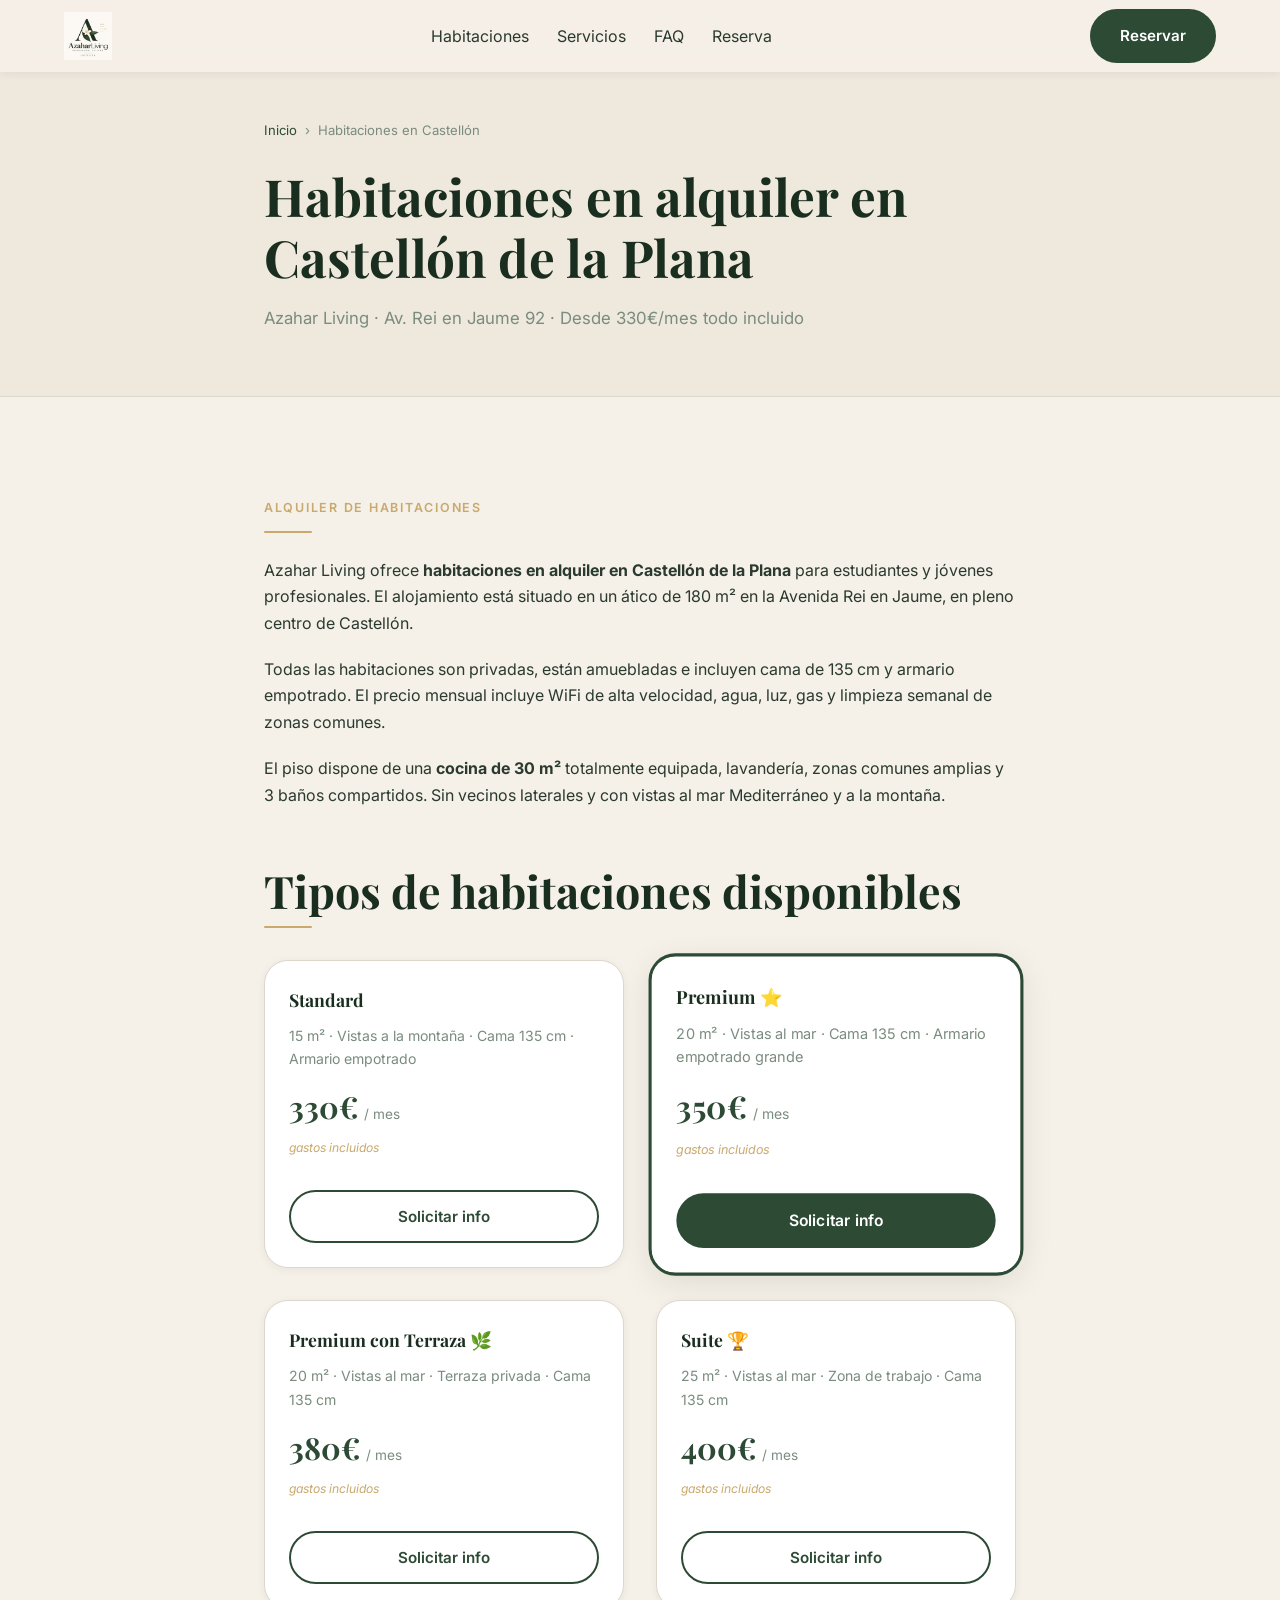
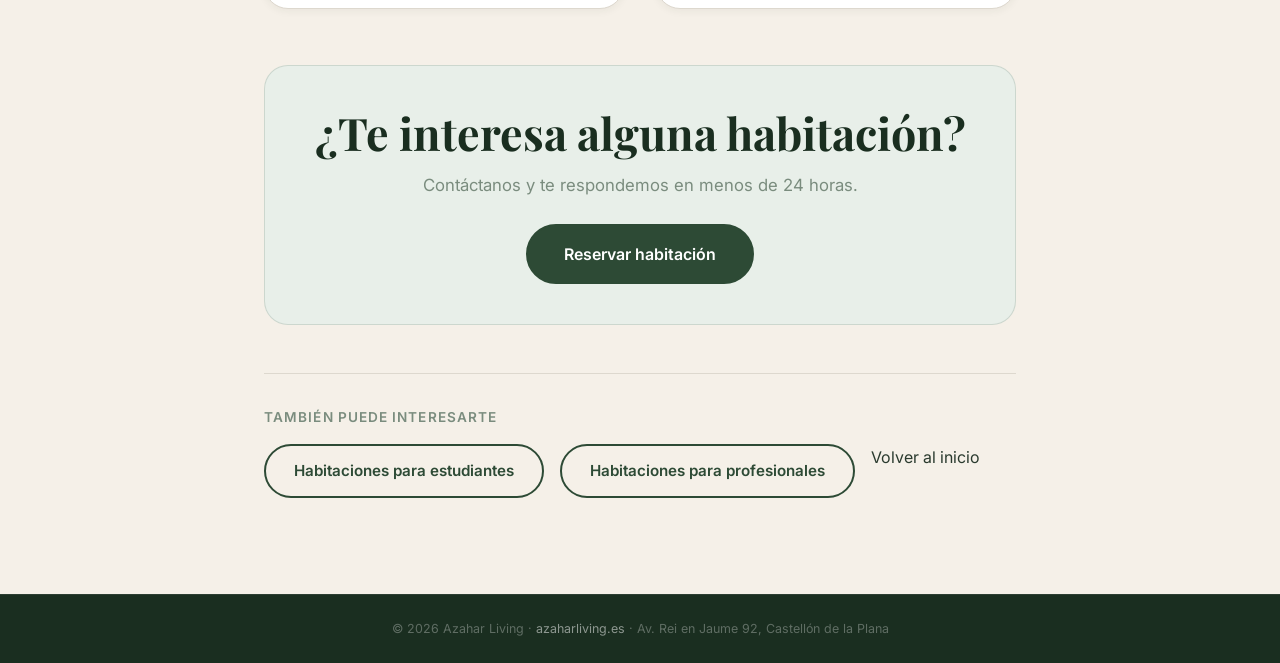
==== habitaciones-castellon/index.html @ ad24d0cf "Arquitectura SEO: 3 páginas satélite + enlaces internos desde home" ====
<!DOCTYPE html>
<html lang="es">
<head>
  <meta charset="UTF-8" />
  <meta name="viewport" content="width=device-width, initial-scale=1.0" />
  <meta
    name="description"
    content="Habitaciones en alquiler en Castellón de la Plana. Habitaciones privadas desde 330€/mes con WiFi, cocina, limpieza y gastos incluidos. Azahar Living."
  />
  <meta name="robots" content="index, follow" />
  <link rel="canonical" href="https://azaharliving.es/habitaciones-castellon/" />
  <meta property="og:title" content="Habitaciones en alquiler en Castellón | Azahar Living" />
  <meta property="og:description" content="Habitaciones privadas desde 330€/mes en Castellón de la Plana. Todo incluido." />
  <meta property="og:url" content="https://azaharliving.es/habitaciones-castellon/" />
  <meta property="og:type" content="website" />
  <meta property="og:site_name" content="Azahar Living" />
  <title>Habitaciones en alquiler en Castellón | Azahar Living</title>
  <link rel="stylesheet" href="../css/styles.css" />
  <link rel="preconnect" href="https://fonts.googleapis.com" />
  <link rel="preconnect" href="https://fonts.gstatic.com" crossorigin />
  <link href="https://fonts.googleapis.com/css2?family=Playfair+Display:wght@400;600;700&family=Inter:wght@300;400;500;600&display=swap" rel="stylesheet" />

  <script type="application/ld+json">
  {
    "@context": "https://schema.org",
    "@type": "WebPage",
    "@id": "https://azaharliving.es/habitaciones-castellon/",
    "name": "Habitaciones en alquiler en Castellón",
    "description": "Habitaciones privadas en alquiler en Castellón de la Plana desde 330€/mes. Todo incluido.",
    "url": "https://azaharliving.es/habitaciones-castellon/",
    "isPartOf": { "@id": "https://azaharliving.es/#website" },
    "breadcrumb": {
      "@type": "BreadcrumbList",
      "itemListElement": [
        { "@type": "ListItem", "position": 1, "name": "Inicio", "item": "https://azaharliving.es" },
        { "@type": "ListItem", "position": 2, "name": "Habitaciones en Castellón", "item": "https://azaharliving.es/habitaciones-castellon/" }
      ]
    }
  }
  </script>
</head>
<body>

  <!-- NAVBAR -->
  <header class="navbar scrolled" id="navbar">
    <div class="container navbar__inner">
      <a href="/" class="navbar__logo" aria-label="Azahar Living - Inicio">
        <img src="../images/Logo Coliving.png" alt="Azahar Living — Habitaciones en Castellón" class="navbar__logo-img"
             onerror="this.style.display='none';this.nextElementSibling.style.display='flex';" />
        <span class="navbar__logo-text" style="display:none;">
          <span class="logo-azahar">Azahar</span><span class="logo-living">Living</span>
        </span>
      </a>
      <nav aria-label="Navegación principal">
        <ul style="display:flex;gap:28px;list-style:none;">
          <li><a href="/#rooms">Habitaciones</a></li>
          <li><a href="/#services">Servicios</a></li>
          <li><a href="/#faq">FAQ</a></li>
          <li><a href="/#contact">Reserva</a></li>
        </ul>
      </nav>
      <a href="/#contact" class="btn btn--primary">Reservar</a>
    </div>
  </header>

  <!-- HERO -->
  <section class="subpage-hero">
    <div class="container subpage-hero__content">
      <nav class="breadcrumb" aria-label="Ruta de navegación">
        <a href="/">Inicio</a> <span>›</span> <span>Habitaciones en Castellón</span>
      </nav>
      <h1 class="section__title" style="font-size:clamp(2rem,5vw,3.2rem);margin-bottom:16px;">
        Habitaciones en alquiler en Castellón de la Plana
      </h1>
      <p class="section__subtitle">
        Azahar Living · Av. Rei en Jaume 92 · Desde 330€/mes todo incluido
      </p>
    </div>
  </section>

  <!-- CONTENIDO PRINCIPAL -->
  <section class="section">
    <div class="container" style="max-width:800px;">

      <p class="section__label">Alquiler de habitaciones</p>
      <div class="gold-divider"></div>

      <div style="display:flex;flex-direction:column;gap:20px;margin-top:24px;">
        <p>
          Azahar Living ofrece <strong>habitaciones en alquiler en Castellón de la Plana</strong> para
          estudiantes y jóvenes profesionales. El alojamiento está situado en un ático de 180 m²
          en la Avenida Rei en Jaume, en pleno centro de Castellón.
        </p>
        <p>
          Todas las habitaciones son privadas, están amuebladas e incluyen cama de 135 cm y
          armario empotrado. El precio mensual incluye WiFi de alta velocidad, agua, luz, gas
          y limpieza semanal de zonas comunes.
        </p>
        <p>
          El piso dispone de una <strong>cocina de 30 m²</strong> totalmente equipada, lavandería,
          zonas comunes amplias y 3 baños compartidos. Sin vecinos laterales y con vistas al
          mar Mediterráneo y a la montaña.
        </p>
      </div>

      <!-- Habitaciones -->
      <h2 class="section__title" style="margin-top:56px;margin-bottom:8px;">Tipos de habitaciones disponibles</h2>
      <div class="gold-divider" style="margin-bottom:32px;"></div>

      <div class="rooms__grid rooms__grid--2x2" style="max-width:100%;">
        <article class="room-card">
          <div class="room-card__body">
            <h3 style="font-family:var(--font-serif);font-size:1.1rem;color:var(--clr-dark);margin-bottom:10px;">Standard</h3>
            <p style="font-size:.88rem;color:var(--clr-text-muted);margin-bottom:12px;">15 m² · Vistas a la montaña · Cama 135 cm · Armario empotrado</p>
            <div class="room-card__price">
              <span class="price__amount">330€</span>
              <span class="price__period">/ mes</span>
              <span class="price__extra">gastos incluidos</span>
            </div>
            <a href="/#contact" class="btn btn--outline btn--block" style="margin-top:12px;">Solicitar info</a>
          </div>
        </article>
        <article class="room-card room-card--featured">
          <div class="room-card__body">
            <h3 style="font-family:var(--font-serif);font-size:1.1rem;color:var(--clr-dark);margin-bottom:10px;">Premium ⭐</h3>
            <p style="font-size:.88rem;color:var(--clr-text-muted);margin-bottom:12px;">20 m² · Vistas al mar · Cama 135 cm · Armario empotrado grande</p>
            <div class="room-card__price">
              <span class="price__amount">350€</span>
              <span class="price__period">/ mes</span>
              <span class="price__extra">gastos incluidos</span>
            </div>
            <a href="/#contact" class="btn btn--primary btn--block" style="margin-top:12px;">Solicitar info</a>
          </div>
        </article>
        <article class="room-card">
          <div class="room-card__body">
            <h3 style="font-family:var(--font-serif);font-size:1.1rem;color:var(--clr-dark);margin-bottom:10px;">Premium con Terraza 🌿</h3>
            <p style="font-size:.88rem;color:var(--clr-text-muted);margin-bottom:12px;">20 m² · Vistas al mar · Terraza privada · Cama 135 cm</p>
            <div class="room-card__price">
              <span class="price__amount">380€</span>
              <span class="price__period">/ mes</span>
              <span class="price__extra">gastos incluidos</span>
            </div>
            <a href="/#contact" class="btn btn--outline btn--block" style="margin-top:12px;">Solicitar info</a>
          </div>
        </article>
        <article class="room-card">
          <div class="room-card__body">
            <h3 style="font-family:var(--font-serif);font-size:1.1rem;color:var(--clr-dark);margin-bottom:10px;">Suite 🏆</h3>
            <p style="font-size:.88rem;color:var(--clr-text-muted);margin-bottom:12px;">25 m² · Vistas al mar · Zona de trabajo · Cama 135 cm</p>
            <div class="room-card__price">
              <span class="price__amount">400€</span>
              <span class="price__period">/ mes</span>
              <span class="price__extra">gastos incluidos</span>
            </div>
            <a href="/#contact" class="btn btn--outline btn--block" style="margin-top:12px;">Solicitar info</a>
          </div>
        </article>
      </div>

      <!-- CTA -->
      <div style="text-align:center;margin-top:56px;padding:40px;background:var(--clr-primary-lt);border-radius:var(--radius-lg);border:1px solid rgba(45,74,53,.15);">
        <h2 class="section__title" style="margin-bottom:12px;">¿Te interesa alguna habitación?</h2>
        <p class="section__subtitle" style="margin-bottom:24px;">Contáctanos y te respondemos en menos de 24 horas.</p>
        <a href="/#contact" class="btn btn--primary btn--lg">Reservar habitación</a>
      </div>

      <!-- Enlaces internos -->
      <div style="margin-top:48px;padding-top:32px;border-top:1px solid var(--clr-border);">
        <p style="font-size:.85rem;color:var(--clr-text-muted);margin-bottom:16px;font-weight:600;text-transform:uppercase;letter-spacing:.08em;">También puede interesarte</p>
        <div style="display:flex;gap:16px;flex-wrap:wrap;">
          <a href="/habitaciones-estudiantes-castellon/" class="btn btn--outline">Habitaciones para estudiantes</a>
          <a href="/habitaciones-profesionales-castellon/" class="btn btn--outline">Habitaciones para profesionales</a>
          <a href="/">Volver al inicio</a>
        </div>
      </div>

    </div>
  </section>

  <!-- FOOTER -->
  <footer class="footer">
    <div class="footer__bottom">
      <p>© 2026 Azahar Living · <a href="/" style="color:rgba(255,255,255,.5);">azaharliving.es</a> · Av. Rei en Jaume 92, Castellón de la Plana</p>
    </div>
  </footer>

</body>
</html>
---- css/styles.css ----
/* ============================================================
   AZAHAR LIVING — Estilos principales
   Paleta: Logo oficial (verde bosque, dorado champán, crema)
   ============================================================ */

/* ── Variables ── */
:root {
  --clr-primary:     #2D4A35;   /* verde bosque oscuro (logo) */
  --clr-primary-dk:  #1E3326;   /* verde más oscuro hover */
  --clr-primary-lt:  #E8EFE9;   /* verde muy pálido */
  --clr-gold:        #C9A96E;   /* dorado champán (logo) */
  --clr-gold-lt:     #F2E8D5;   /* dorado pálido */
  --clr-dark:        #1A2E20;   /* verde casi negro */
  --clr-text:        #2A3A2E;   /* verde oscuro para texto */
  --clr-text-muted:  #7A8C7E;   /* verde grisáceo */
  --clr-bg:          #F5F0E8;   /* crema cálida (fondo logo) */
  --clr-bg-alt:      #EEE8DD;   /* crema más oscura */
  --clr-white:       #FFFFFF;
  --clr-border:      #DDD8CE;

  --font-serif:  'Playfair Display', Georgia, serif;
  --font-sans:   'Inter', system-ui, sans-serif;

  --radius-sm:   8px;
  --radius-md:   16px;
  --radius-lg:   24px;
  --radius-full: 9999px;

  --shadow-sm:   0 2px 8px rgba(26,46,32,.06);
  --shadow-md:   0 8px 32px rgba(26,46,32,.10);
  --shadow-lg:   0 20px 60px rgba(26,46,32,.14);

  --transition:  .25s ease;
  --navbar-h:    72px;
}

/* ── Reset ── */
*, *::before, *::after { box-sizing: border-box; margin: 0; padding: 0; }

html {
  scroll-behavior: smooth;
  font-size: 16px;
}

body {
  font-family: var(--font-sans);
  color: var(--clr-text);
  background-color: var(--clr-bg);
  line-height: 1.65;
  -webkit-font-smoothing: antialiased;
}

img, iframe { display: block; max-width: 100%; }
a { color: inherit; text-decoration: none; }
ul { list-style: none; }
button { cursor: pointer; font-family: inherit; }

/* ── Scrollbar ── */
::-webkit-scrollbar { width: 6px; }
::-webkit-scrollbar-track { background: var(--clr-bg); }
::-webkit-scrollbar-thumb { background: var(--clr-gold); border-radius: var(--radius-full); }

/* ============================================================
   UTILIDADES
   ============================================================ */
.container {
  width: 100%;
  max-width: 1200px;
  margin-inline: auto;
  padding-inline: 24px;
}

.section        { padding-block: 96px; }
.section--alt   { background-color: var(--clr-bg-alt); }

.section__header {
  text-align: center;
  max-width: 640px;
  margin-inline: auto;
  margin-bottom: 64px;
}

.section__label {
  display: inline-block;
  font-size: .78rem;
  font-weight: 600;
  letter-spacing: .14em;
  text-transform: uppercase;
  color: var(--clr-gold);
  margin-bottom: 12px;
}

.section__title {
  font-family: var(--font-serif);
  font-size: clamp(1.8rem, 4vw, 2.8rem);
  font-weight: 700;
  color: var(--clr-dark);
  line-height: 1.2;
  margin-bottom: 16px;
}

.section__subtitle {
  color: var(--clr-text-muted);
  font-size: 1.05rem;
}

/* ── Botones ── */
.btn {
  display: inline-flex;
  align-items: center;
  justify-content: center;
  gap: 8px;
  padding: 12px 28px;
  border-radius: var(--radius-full);
  font-weight: 600;
  font-size: .95rem;
  border: 2px solid transparent;
  transition: all var(--transition);
  white-space: nowrap;
}

.btn--primary {
  background: var(--clr-primary);
  color: var(--clr-white);
  border-color: var(--clr-primary);
}
.btn--primary:hover, .btn--primary:focus-visible {
  background: var(--clr-primary-dk);
  border-color: var(--clr-primary-dk);
  transform: translateY(-2px);
  box-shadow: 0 8px 24px rgba(45,74,53,.3);
}

.btn--ghost {
  background: transparent;
  color: var(--clr-white);
  border-color: rgba(255,255,255,.55);
}
.btn--ghost:hover, .btn--ghost:focus-visible {
  background: rgba(255,255,255,.12);
  border-color: var(--clr-white);
}

.btn--outline {
  background: transparent;
  color: var(--clr-primary);
  border-color: var(--clr-primary);
}
.btn--outline:hover, .btn--outline:focus-visible {
  background: var(--clr-primary);
  color: var(--clr-white);
  transform: translateY(-2px);
}

.btn--gold {
  background: var(--clr-gold);
  color: var(--clr-white);
  border-color: var(--clr-gold);
}
.btn--gold:hover {
  background: #b8934f;
  border-color: #b8934f;
  transform: translateY(-2px);
  box-shadow: 0 8px 24px rgba(201,169,110,.35);
}

.btn--lg    { padding: 15px 36px; font-size: 1rem; }
.btn--block { width: 100%; }

/* ============================================================
   NAVBAR
   ============================================================ */
.navbar {
  position: fixed;
  top: 0; left: 0; right: 0;
  z-index: 1000;
  height: var(--navbar-h);
  background: transparent;
  transition: background var(--transition), box-shadow var(--transition);
}

.navbar.scrolled {
  background: rgba(245,240,232,.96);
  backdrop-filter: blur(12px);
  box-shadow: var(--shadow-sm);
}

.navbar__inner {
  height: 100%;
  display: flex;
  align-items: center;
  justify-content: space-between;
  gap: 24px;
}

/* ── Logo texto igual que el logo oficial ── */
.navbar__logo {
  display: flex;
  align-items: baseline;
  gap: 0;
  text-decoration: none;
}

.logo-azahar {
  font-family: var(--font-serif);
  font-weight: 700;
  font-size: 1.35rem;
  color: var(--clr-white);
  transition: color var(--transition);
  letter-spacing: -.01em;
}
.logo-living {
  font-family: var(--font-sans);
  font-weight: 300;
  font-size: 1.35rem;
  color: var(--clr-white);
  transition: color var(--transition);
  letter-spacing: .02em;
}
.navbar.scrolled .logo-azahar { color: var(--clr-primary); }
.navbar.scrolled .logo-living  { color: var(--clr-dark); }

.navbar__menu ul {
  display: flex;
  gap: 32px;
}

.navbar__menu a {
  font-size: .88rem;
  font-weight: 500;
  color: rgba(255,255,255,.85);
  transition: color var(--transition);
  position: relative;
}
.navbar__menu a::after {
  content: '';
  position: absolute;
  bottom: -4px; left: 0; right: 100%;
  height: 1.5px;
  background: var(--clr-gold);
  border-radius: 2px;
  transition: right var(--transition);
}
.navbar__menu a:hover::after,
.navbar__menu a:focus-visible::after { right: 0; }

.navbar.scrolled .navbar__menu a { color: var(--clr-text); }
.navbar__menu a:hover { color: var(--clr-gold) !important; }

.navbar__actions {
  display: flex;
  align-items: center;
  gap: 16px;
}

/* Language switcher */
.lang-switcher {
  display: flex;
  align-items: center;
  gap: 6px;
  font-size: .78rem;
  color: rgba(255,255,255,.5);
}
.navbar.scrolled .lang-switcher { color: var(--clr-text-muted); }

.lang-btn {
  background: none;
  border: none;
  font-size: .78rem;
  font-weight: 600;
  letter-spacing: .06em;
  color: rgba(255,255,255,.55);
  padding: 2px 4px;
  transition: color var(--transition);
}
.navbar.scrolled .lang-btn { color: var(--clr-text-muted); }
.lang-btn.active,
.lang-btn:hover { color: var(--clr-gold) !important; }

/* Hamburger */
.hamburger {
  display: none;
  flex-direction: column;
  gap: 5px;
  background: none;
  border: none;
  padding: 4px;
}
.hamburger span {
  display: block;
  width: 24px; height: 2px;
  background: var(--clr-white);
  border-radius: 2px;
  transition: all var(--transition);
}
.navbar.scrolled .hamburger span { background: var(--clr-dark); }

.hamburger.open span:nth-child(1) { transform: translateY(7px) rotate(45deg); }
.hamburger.open span:nth-child(2) { opacity: 0; }
.hamburger.open span:nth-child(3) { transform: translateY(-7px) rotate(-45deg); }

/* ============================================================
   HERO
   ============================================================ */
.hero {
  position: relative;
  min-height: 100svh;
  display: flex;
  align-items: center;
  background-size: cover;
  background-position: center 30%;
  background-attachment: fixed;
  padding-top: var(--navbar-h);
}

.hero__overlay {
  position: absolute;
  inset: 0;
  background: linear-gradient(
    135deg,
    rgba(26,46,32,.80) 0%,
    rgba(26,46,32,.55) 50%,
    rgba(45,74,53,.30) 100%
  );
}

.hero__content {
  position: relative;
  z-index: 1;
  padding-block: 80px;
}

.hero__eyebrow {
  font-size: .78rem;
  font-weight: 600;
  letter-spacing: .18em;
  text-transform: uppercase;
  color: var(--clr-gold);
  margin-bottom: 16px;
}

.hero__title {
  font-family: var(--font-serif);
  font-size: clamp(2.8rem, 7vw, 5.5rem);
  font-weight: 700;
  color: var(--clr-white);
  line-height: 1.1;
  margin-bottom: 24px;
  text-shadow: 0 2px 20px rgba(0,0,0,.25);
}

.hero__subtitle {
  font-size: clamp(1rem, 2vw, 1.15rem);
  color: rgba(255,255,255,.82);
  max-width: 520px;
  margin-bottom: 40px;
  font-weight: 300;
}

.hero__actions {
  display: flex;
  flex-wrap: wrap;
  gap: 16px;
  margin-bottom: 64px;
}

/* Stats */
.hero__stats {
  display: flex;
  align-items: center;
  gap: 32px;
  flex-wrap: wrap;
}
.stat            { display: flex; flex-direction: column; }
.stat__number    {
  font-family: var(--font-serif);
  font-size: 2rem;
  font-weight: 700;
  color: var(--clr-white);
  line-height: 1;
}
.stat__label     { font-size: .75rem; color: rgba(255,255,255,.6); margin-top: 4px; }
.stat__divider   { width: 1px; height: 40px; background: rgba(255,255,255,.2); }

/* Scroll hint */
.hero__scroll-hint {
  position: absolute;
  bottom: 32px; left: 50%;
  transform: translateX(-50%);
  z-index: 1;
}
.hero__scroll-hint span {
  display: block;
  width: 24px; height: 38px;
  border: 1.5px solid rgba(255,255,255,.4);
  border-radius: 12px;
  position: relative;
}
.hero__scroll-hint span::after {
  content: '';
  position: absolute;
  top: 6px; left: 50%;
  transform: translateX(-50%);
  width: 4px; height: 8px;
  background: var(--clr-gold);
  border-radius: 2px;
  animation: scrollDot 1.8s ease infinite;
}
@keyframes scrollDot {
  0%   { opacity: 1; top: 6px; }
  100% { opacity: 0; top: 22px; }
}

/* ============================================================
   ABOUT
   ============================================================ */
.about__grid {
  display: grid;
  grid-template-columns: 1fr 1fr;
  gap: 80px;
  align-items: center;
}

.about__image-wrap {
  position: relative;
  height: 520px;
}

.about__image {
  position: absolute;
  background-size: cover;
  background-position: center;
  border-radius: var(--radius-lg);
  box-shadow: var(--shadow-lg);
}
.about__image--main  { top: 0; left: 0; width: 80%; height: 80%; }
.about__image--accent {
  bottom: 0; right: 0;
  width: 55%; height: 55%;
  border: 5px solid var(--clr-bg);
}

.about__badge {
  position: absolute;
  top: 50%; left: 50%;
  transform: translate(-50%, -50%);
  background: var(--clr-primary);
  color: var(--clr-white);
  padding: 12px 20px;
  border-radius: var(--radius-full);
  font-weight: 700;
  font-size: .88rem;
  display: flex;
  align-items: center;
  gap: 6px;
  box-shadow: var(--shadow-md);
  white-space: nowrap;
  letter-spacing: .04em;
}

.about__text p {
  color: var(--clr-text-muted);
  margin-bottom: 16px;
}

.about__pillars {
  margin-top: 32px;
  display: flex;
  flex-direction: column;
  gap: 20px;
}

.pillar { display: flex; align-items: flex-start; gap: 16px; }
.pillar__icon {
  font-size: 1.4rem;
  width: 48px; height: 48px;
  background: var(--clr-primary-lt);
  border-radius: var(--radius-md);
  display: flex;
  align-items: center;
  justify-content: center;
  flex-shrink: 0;
}
.pillar strong {
  display: block;
  font-weight: 600;
  color: var(--clr-dark);
  margin-bottom: 2px;
}
.pillar p {
  font-size: .88rem;
  color: var(--clr-text-muted);
  margin: 0;
}

/* Gold divider accent */
.gold-divider {
  width: 48px;
  height: 2px;
  background: var(--clr-gold);
  margin-bottom: 24px;
  border-radius: 2px;
}

/* ============================================================
   ROOMS
   ============================================================ */
.rooms__grid {
  display: grid;
  grid-template-columns: repeat(3, 1fr);
  gap: 28px;
  align-items: start;
}

.room-card {
  background: var(--clr-white);
  border-radius: var(--radius-lg);
  overflow: hidden;
  box-shadow: var(--shadow-sm);
  border: 1px solid var(--clr-border);
  transition: transform var(--transition), box-shadow var(--transition);
  position: relative;
}
.room-card:hover {
  transform: translateY(-6px);
  box-shadow: var(--shadow-lg);
}

.room-card--featured {
  border-color: var(--clr-primary);
  box-shadow: 0 0 0 2px var(--clr-primary), var(--shadow-md);
  transform: scale(1.03);
}
.room-card--featured:hover {
  transform: scale(1.03) translateY(-6px);
}

.room-card__ribbon {
  position: absolute;
  top: 16px; right: -28px;
  background: var(--clr-gold);
  color: var(--clr-white);
  font-size: .7rem;
  font-weight: 700;
  padding: 5px 36px;
  transform: rotate(35deg);
  letter-spacing: .06em;
  z-index: 2;
}

.room-card__image {
  height: 200px;
  background-size: cover;
  background-position: center;
}

.room-card__body { padding: 24px; }

.room-card__top {
  display: flex;
  align-items: flex-start;
  justify-content: space-between;
  gap: 8px;
  margin-bottom: 16px;
}
.room-card__top h3 {
  font-family: var(--font-serif);
  font-size: 1.15rem;
  color: var(--clr-dark);
}

.room-card__badge {
  font-size: .68rem;
  font-weight: 600;
  padding: 3px 10px;
  border-radius: var(--radius-full);
  background: var(--clr-primary-lt);
  color: var(--clr-primary);
  white-space: nowrap;
  flex-shrink: 0;
  letter-spacing: .04em;
}
.room-card__badge--few { background: #F5EDDA; color: #9A7230; }

.room-card__features {
  display: flex;
  flex-direction: column;
  gap: 8px;
  margin-bottom: 20px;
}
.room-card__features li {
  font-size: .86rem;
  color: var(--clr-text-muted);
  display: flex;
  align-items: center;
  gap: 8px;
}

.room-card__price {
  display: flex;
  align-items: baseline;
  gap: 6px;
  margin-bottom: 20px;
  flex-wrap: wrap;
}
.price__amount {
  font-family: var(--font-serif);
  font-size: 1.9rem;
  font-weight: 700;
  color: var(--clr-primary);
}
.price__period { font-size: .85rem; color: var(--clr-text-muted); }
.price__extra  { font-size: .76rem; color: var(--clr-gold); width: 100%; font-style: italic; }

/* ============================================================
   SERVICES
   ============================================================ */
.services__grid {
  display: grid;
  grid-template-columns: repeat(4, 1fr);
  gap: 24px;
}

.service-item {
  background: var(--clr-white);
  border: 1px solid var(--clr-border);
  border-radius: var(--radius-md);
  padding: 28px 24px;
  text-align: center;
  transition: transform var(--transition), box-shadow var(--transition), border-color var(--transition);
}
.service-item:hover {
  transform: translateY(-4px);
  box-shadow: var(--shadow-md);
  border-color: var(--clr-primary-lt);
}

.service-item__icon {
  font-size: 1.8rem;
  width: 60px; height: 60px;
  background: var(--clr-primary-lt);
  border-radius: var(--radius-md);
  display: flex;
  align-items: center;
  justify-content: center;
  margin: 0 auto 16px;
}

.service-item h3 {
  font-size: .95rem;
  font-weight: 600;
  color: var(--clr-dark);
  margin-bottom: 8px;
}
.service-item p {
  font-size: .83rem;
  color: var(--clr-text-muted);
}

/* ── Highlights strip ── */
.highlights {
  display: grid;
  grid-template-columns: repeat(4, 1fr);
  gap: 2px;
  margin-top: 64px;
  border-radius: var(--radius-lg);
  overflow: hidden;
  box-shadow: var(--shadow-md);
}

.highlight-item {
  background: var(--clr-primary);
  padding: 36px 24px;
  text-align: center;
  color: var(--clr-white);
  transition: background var(--transition);
}
.highlight-item:nth-child(even) { background: var(--clr-primary-dk); }
.highlight-item:hover           { background: var(--clr-dark); }

.highlight-item__num {
  display: block;
  font-family: var(--font-serif);
  font-size: 2.8rem;
  font-weight: 700;
  line-height: 1;
}
.highlight-item__unit {
  display: block;
  font-size: 1rem;
  font-weight: 600;
  opacity: .7;
  margin-bottom: 6px;
}
.highlight-item p {
  font-size: .78rem;
  opacity: .75;
  text-transform: uppercase;
  letter-spacing: .1em;
}

/* ============================================================
   PRICING
   ============================================================ */
.pricing__grid {
  display: grid;
  grid-template-columns: repeat(3, 1fr);
  gap: 28px;
  align-items: start;
  margin-bottom: 32px;
}

.pricing-card {
  background: var(--clr-white);
  border: 1px solid var(--clr-border);
  border-radius: var(--radius-lg);
  overflow: hidden;
  position: relative;
  transition: transform var(--transition), box-shadow var(--transition);
}
.pricing-card:hover {
  transform: translateY(-4px);
  box-shadow: var(--shadow-lg);
}

.pricing-card--featured {
  border-color: var(--clr-primary);
  box-shadow: 0 0 0 2px var(--clr-primary), var(--shadow-md);
  transform: scale(1.03);
}
.pricing-card--featured:hover {
  transform: scale(1.03) translateY(-4px);
}

.pricing-card__badge {
  background: var(--clr-primary);
  color: var(--clr-white);
  text-align: center;
  font-size: .72rem;
  font-weight: 700;
  padding: 8px;
  letter-spacing: .08em;
  text-transform: uppercase;
}

.pricing-card__header {
  padding: 28px 28px 20px;
  border-bottom: 1px solid var(--clr-border);
}
.pricing-card__header h3 {
  font-family: var(--font-serif);
  font-size: 1.3rem;
  color: var(--clr-dark);
  margin-bottom: 12px;
}
.pricing-card__price {
  display: flex;
  align-items: baseline;
  gap: 4px;
}

.pricing-card__list {
  padding: 24px 28px;
  display: flex;
  flex-direction: column;
  gap: 12px;
}
.pricing-card__list li {
  font-size: .88rem;
  display: flex;
  align-items: flex-start;
  gap: 10px;
}
.pricing-card__list li.muted {
  color: var(--clr-gold);
  font-size: .80rem;
  font-style: italic;
}
.pricing-card .btn {
  margin: 0 28px 28px;
  width: calc(100% - 56px);
}

.pricing__note {
  text-align: center;
  padding: 20px 24px;
  background: var(--clr-primary-lt);
  border-radius: var(--radius-md);
  color: var(--clr-text-muted);
  font-size: .88rem;
  border: 1px solid rgba(45,74,53,.15);
}

/* ============================================================
   LOCATION
   ============================================================ */
.location__grid {
  display: grid;
  grid-template-columns: 1fr 1fr;
  gap: 80px;
  align-items: center;
}

.location__text p {
  color: var(--clr-text-muted);
  margin-bottom: 32px;
}

.location__facts {
  display: grid;
  grid-template-columns: 1fr 1fr;
  gap: 24px;
}

.loc-fact { display: flex; align-items: flex-start; gap: 12px; }
.loc-fact__icon {
  font-size: 1.4rem;
  width: 44px; height: 44px;
  background: var(--clr-primary-lt);
  border-radius: var(--radius-md);
  display: flex;
  align-items: center;
  justify-content: center;
  flex-shrink: 0;
}
.loc-fact strong {
  display: block;
  font-weight: 600;
  font-size: .88rem;
  color: var(--clr-dark);
  margin-bottom: 2px;
}
.loc-fact p {
  font-size: .8rem;
  color: var(--clr-text-muted);
  margin: 0;
}

.location__map {
  border-radius: var(--radius-lg);
  overflow: hidden;
  box-shadow: var(--shadow-lg);
  border: 1px solid var(--clr-border);
}
.location__map iframe { width: 100%; height: 420px; }

/* ============================================================
   CONTACT
   ============================================================ */
.contact__grid {
  display: grid;
  grid-template-columns: 1fr 1.4fr;
  gap: 80px;
  align-items: start;
}

.contact__info p {
  color: var(--clr-text-muted);
  margin-bottom: 32px;
}

.contact__details {
  display: flex;
  flex-direction: column;
  gap: 16px;
}

.contact__link {
  display: flex;
  align-items: center;
  gap: 12px;
  font-size: .92rem;
  color: var(--clr-text);
  transition: color var(--transition);
}
.contact__link:hover { color: var(--clr-primary); }
.contact__link span  { font-size: 1.2rem; }

/* Form */
.contact__form {
  background: var(--clr-white);
  border-radius: var(--radius-lg);
  padding: 40px;
  box-shadow: var(--shadow-md);
  border: 1px solid var(--clr-border);
}

.form-group {
  display: flex;
  flex-direction: column;
  gap: 6px;
  margin-bottom: 20px;
}

.form-group label {
  font-size: .83rem;
  font-weight: 600;
  color: var(--clr-dark);
  letter-spacing: .02em;
}

.form-group input,
.form-group select,
.form-group textarea {
  width: 100%;
  padding: 12px 16px;
  border: 1.5px solid var(--clr-border);
  border-radius: var(--radius-sm);
  font-size: .92rem;
  font-family: var(--font-sans);
  color: var(--clr-text);
  background: var(--clr-bg);
  transition: border-color var(--transition), box-shadow var(--transition);
  outline: none;
}

.form-group input:focus,
.form-group select:focus,
.form-group textarea:focus {
  border-color: var(--clr-primary);
  box-shadow: 0 0 0 3px rgba(45,74,53,.12);
}

.form-group input.error,
.form-group select.error,
.form-group textarea.error { border-color: #b94a48; }

.form-group textarea { resize: vertical; min-height: 100px; }

.form__success {
  display: none;
  text-align: center;
  margin-top: 16px;
  padding: 14px;
  background: var(--clr-primary-lt);
  color: var(--clr-primary);
  border-radius: var(--radius-sm);
  font-weight: 600;
  font-size: .92rem;
  border: 1px solid rgba(45,74,53,.2);
}
.form__success.visible { display: block; }

/* ============================================================
   FOOTER
   ============================================================ */
.footer {
  background: var(--clr-dark);
  color: rgba(255,255,255,.7);
}

.footer__inner {
  display: grid;
  grid-template-columns: 2fr 1fr 1fr;
  gap: 48px;
  padding-block: 64px;
}

.footer__brand .navbar__logo { margin-bottom: 16px; }

.footer__brand .logo-azahar,
.footer__brand .logo-living { color: var(--clr-white) !important; }
.footer__brand .logo-azahar { color: var(--clr-gold) !important; }

.footer__tagline {
  font-size: .88rem;
  color: rgba(255,255,255,.45);
  font-style: italic;
}

/* Gold sub-tagline */
.footer__sub {
  font-size: .72rem;
  font-weight: 600;
  letter-spacing: .14em;
  text-transform: uppercase;
  color: var(--clr-gold);
  margin-top: 4px;
  opacity: .8;
}

.footer__links h4,
.footer__contact h4 {
  color: var(--clr-white);
  font-size: .8rem;
  font-weight: 700;
  letter-spacing: .1em;
  text-transform: uppercase;
  margin-bottom: 20px;
}

.footer__links ul { display: flex; flex-direction: column; gap: 10px; }
.footer__links a {
  font-size: .88rem;
  color: rgba(255,255,255,.5);
  transition: color var(--transition);
}
.footer__links a:hover { color: var(--clr-gold); }

.footer__contact p {
  font-size: .88rem;
  margin-bottom: 8px;
  color: rgba(255,255,255,.5);
}

.footer__bottom {
  border-top: 1px solid rgba(255,255,255,.08);
  padding-block: 24px;
  text-align: center;
  font-size: .78rem;
  color: rgba(255,255,255,.3);
}

/* Gold line accent en footer brand */
.footer__gold-line {
  width: 32px;
  height: 1.5px;
  background: var(--clr-gold);
  margin: 12px 0;
  border-radius: 2px;
}

/* ============================================================
   RESPONSIVE — Tablet (≤ 1024px)
   ============================================================ */
@media (max-width: 1024px) {
  .section { padding-block: 72px; }

  .about__grid      { grid-template-columns: 1fr; gap: 48px; }
  .about__image-wrap { height: 380px; }

  .rooms__grid { grid-template-columns: 1fr 1fr; }
  .room-card--featured { transform: none; }
  .room-card--featured:hover { transform: translateY(-6px); }

  .services__grid { grid-template-columns: repeat(2, 1fr); }

  .pricing__grid { grid-template-columns: 1fr 1fr; }
  .pricing-card--featured { transform: none; }
  .pricing-card--featured:hover { transform: translateY(-4px); }

  .location__grid { grid-template-columns: 1fr; gap: 48px; }
  .location__map iframe { height: 320px; }

  .contact__grid { grid-template-columns: 1fr; gap: 48px; }

  .footer__inner { grid-template-columns: 1fr 1fr; gap: 32px; }
  .footer__brand { grid-column: 1 / -1; }
}

/* ============================================================
   RESPONSIVE — Mobile (≤ 768px)
   ============================================================ */
@media (max-width: 768px) {
  :root { --navbar-h: 64px; }

  .section        { padding-block: 56px; }
  .section__header { margin-bottom: 40px; }

  /* Navbar mobile */
  .navbar__menu {
    position: fixed;
    top: var(--navbar-h); left: 0; right: 0;
    background: rgba(245,240,232,.97);
    backdrop-filter: blur(12px);
    padding: 24px;
    border-bottom: 1px solid var(--clr-border);
    transform: translateY(-110%);
    transition: transform var(--transition);
    box-shadow: var(--shadow-md);
  }
  .navbar__menu.open { transform: translateY(0); }
  .navbar__menu ul   { flex-direction: column; gap: 0; }
  .navbar__menu a {
    display: block;
    padding: 14px 0;
    border-bottom: 1px solid var(--clr-border);
    color: var(--clr-text) !important;
    font-size: 1rem;
  }

  .hamburger { display: flex; }
  .navbar__actions .btn--primary { display: none; }

  /* Hero */
  .hero { background-attachment: scroll; }
  .hero__actions { flex-direction: column; align-items: flex-start; }
  .hero__stats   { gap: 20px; }
  .stat__divider { display: none; }

  /* About */
  .about__image-wrap  { height: 280px; }
  .about__image--accent { display: none; }
  .about__image--main { width: 100%; height: 100%; }

  /* Rooms */
  .rooms__grid { grid-template-columns: 1fr; }

  /* Services */
  .services__grid { grid-template-columns: 1fr 1fr; }

  /* Pricing */
  .pricing__grid { grid-template-columns: 1fr; }

  /* Location */
  .location__facts { grid-template-columns: 1fr; }

  /* Contact */
  .contact__form { padding: 24px; }

  /* Footer */
  .footer__inner { grid-template-columns: 1fr; gap: 32px; }
  .footer__brand { grid-column: auto; }

  /* Highlights */
  .highlights { grid-template-columns: repeat(2, 1fr); }
}

@media (max-width: 480px) {
  .services__grid { grid-template-columns: 1fr; }
  .hero__title    { font-size: 2.4rem; }
}

/* ============================================================
   FOCUS VISIBLE (accesibilidad)
   ============================================================ */
:focus-visible {
  outline: 3px solid var(--clr-gold);
  outline-offset: 3px;
  border-radius: 4px;
}

/* ============================================================
   ANIMACIONES DE ENTRADA
   ============================================================ */
.fade-in {
  opacity: 0;
  transform: translateY(24px);
  transition: opacity .65s ease, transform .65s ease;
}
.fade-in.visible {
  opacity: 1;
  transform: translateY(0);
}

/* ============================================================
   HERO con imagen local
   ============================================================ */
.hero__bg {
  position: absolute;
  inset: 0;
  background-size: cover;
  background-position: center top;
  z-index: 0;
}

/* ============================================================
   GALLERY SECTION
   ============================================================ */
.section--dark {
  background: var(--clr-dark);
}

.section__header--light .section__label { color: var(--clr-gold); }
.section__title--light   { color: var(--clr-white); }
.section__subtitle--light { color: rgba(255,255,255,.6); }

/* Project banner */
.project-banner {
  display: flex;
  align-items: center;
  gap: 20px;
  background: rgba(201,169,110,.12);
  border: 1px solid var(--clr-gold);
  border-radius: var(--radius-md);
  padding: 20px 28px;
  margin-bottom: 40px;
  flex-wrap: wrap;
}

.project-banner__icon {
  font-size: 2rem;
  flex-shrink: 0;
}

.project-banner strong {
  display: block;
  color: var(--clr-gold);
  font-size: 1rem;
  font-weight: 600;
  margin-bottom: 4px;
}

.project-banner p {
  font-size: .88rem;
  color: rgba(255,255,255,.7);
  flex: 1;
}

/* Gallery grid */
.gallery__grid {
  display: grid;
  grid-template-columns: repeat(3, 1fr);
  grid-template-rows: auto;
  gap: 12px;
}

.gallery__item--wide {
  grid-column: span 2;
}

.gallery__item {
  border-radius: var(--radius-md);
  overflow: hidden;
  position: relative;
}

.gallery__img {
  width: 100%;
  height: 260px;
  background-size: cover;
  background-position: center;
  position: relative;
  transition: transform .5s ease;
}

.gallery__item--wide .gallery__img { height: 340px; }

.gallery__item:hover .gallery__img {
  transform: scale(1.04);
}

.gallery__caption {
  position: absolute;
  bottom: 0; left: 0; right: 0;
  background: linear-gradient(to top, rgba(26,46,32,.92) 0%, transparent 100%);
  padding: 32px 18px 18px;
  transform: translateY(8px);
  opacity: 0;
  transition: all .3s ease;
}

.gallery__item:hover .gallery__caption {
  opacity: 1;
  transform: translateY(0);
}

.gallery__tag {
  display: inline-block;
  background: var(--clr-gold);
  color: var(--clr-white);
  font-size: .68rem;
  font-weight: 700;
  letter-spacing: .08em;
  text-transform: uppercase;
  padding: 3px 10px;
  border-radius: var(--radius-full);
  margin-bottom: 6px;
}

.gallery__caption p {
  font-size: .82rem;
  color: rgba(255,255,255,.85);
  margin: 0;
}

/* Render CTA */
.render-cta {
  display: flex;
  align-items: center;
  gap: 20px;
  background: var(--clr-primary);
  border-radius: var(--radius-md);
  padding: 24px 28px;
  margin-top: 40px;
  flex-wrap: wrap;
}

.render-cta__icon { font-size: 2rem; flex-shrink: 0; }

.render-cta__text { flex: 1; }
.render-cta__text strong {
  display: block;
  color: var(--clr-white);
  font-size: 1rem;
  font-weight: 600;
  margin-bottom: 4px;
}
.render-cta__text p {
  font-size: .88rem;
  color: rgba(255,255,255,.7);
  margin: 0;
}

.btn--outline--light {
  display: inline-flex;
  align-items: center;
  justify-content: center;
  padding: 12px 28px;
  border-radius: var(--radius-full);
  font-weight: 600;
  font-size: .92rem;
  border: 2px solid rgba(255,255,255,.6);
  color: var(--clr-white);
  background: transparent;
  white-space: nowrap;
  transition: all var(--transition);
  flex-shrink: 0;
}
.btn--outline--light:hover {
  background: rgba(255,255,255,.15);
  border-color: var(--clr-white);
}

/* ── Responsive galería ── */
@media (max-width: 768px) {
  .gallery__grid {
    grid-template-columns: 1fr 1fr;
  }
  .gallery__item--wide {
    grid-column: span 2;
  }
  .gallery__img            { height: 200px; }
  .gallery__item--wide .gallery__img { height: 260px; }
  .gallery__caption        { opacity: 1; transform: translateY(0); }

  .project-banner { flex-direction: column; align-items: flex-start; }
  .render-cta     { flex-direction: column; align-items: flex-start; }
}

@media (max-width: 480px) {
  .gallery__grid            { grid-template-columns: 1fr; }
  .gallery__item--wide      { grid-column: span 1; }
}

/* ============================================================
   ROOMS — Grid 2×2
   ============================================================ */
.rooms__grid--2x2 {
  display: grid;
  grid-template-columns: repeat(2, 1fr);
  gap: 32px;
  max-width: 900px;
  margin-inline: auto;
}

.room-card__qty {
  font-size: .75rem;
  font-weight: 400;
  color: var(--clr-text-muted);
  font-family: var(--font-sans);
  margin-left: 4px;
}

/* Ribbon dorado */
.room-card__ribbon--gold {
  background: var(--clr-gold) !important;
}

/* Badge dorado */
.room-card__badge--gold {
  background: #F5EDDA !important;
  color: var(--clr-gold) !important;
}

/* Card balcony y suite — mismo estilo que featured pero sin escala */
.room-card--balcony,
.room-card--suite {
  border-color: var(--clr-gold);
  box-shadow: 0 0 0 1.5px var(--clr-gold), var(--shadow-sm);
}

@media (max-width: 640px) {
  .rooms__grid--2x2 {
    grid-template-columns: 1fr;
  }
}

/* ============================================================
   ABOUT — Logo en lugar de imágenes
   ============================================================ */
.about__logo-wrap {
  display: flex;
  flex-direction: column;
  align-items: center;
  justify-content: center;
  background: var(--clr-bg-alt);
  border-radius: var(--radius-lg);
  padding: 48px 40px;
  border: 1px solid var(--clr-border);
  min-height: 400px;
  text-align: center;
}

.about__logo-img {
  max-width: 340px;
  width: 100%;
  height: auto;
  object-fit: contain;
}

.about__logo-fallback {
  flex-direction: column;
  align-items: center;
  gap: 8px;
}

.about__logo-sub {
  font-size: .78rem;
  font-weight: 600;
  letter-spacing: .14em;
  text-transform: uppercase;
  color: var(--clr-gold);
  margin-top: 12px;
}

.about__logo-tagline {
  font-family: var(--font-serif);
  font-size: 1.1rem;
  color: var(--clr-text-muted);
  font-style: italic;
}

/* ============================================================
   GALLERY — Placeholders
   ============================================================ */
.gallery__placeholder-grid {
  display: grid;
  grid-template-columns: repeat(4, 1fr);
  gap: 16px;
  margin-bottom: 40px;
}

.gallery__placeholder {
  background: rgba(255,255,255,.06);
  border: 1.5px dashed rgba(201,169,110,.4);
  border-radius: var(--radius-md);
  padding: 40px 20px;
  text-align: center;
  transition: background var(--transition);
}

.gallery__placeholder:hover {
  background: rgba(255,255,255,.1);
}

.gallery__placeholder-icon {
  display: block;
  font-size: 2.4rem;
  margin-bottom: 12px;
}

.gallery__placeholder p {
  font-size: .95rem;
  font-weight: 600;
  color: var(--clr-white);
  margin-bottom: 8px;
}

.gallery__placeholder-label {
  font-size: .72rem;
  color: var(--clr-gold);
  letter-spacing: .06em;
  font-style: italic;
}

/* Banner centrado */
.project-banner--center {
  flex-direction: column;
  align-items: center;
  text-align: center;
  gap: 16px;
  padding: 32px;
}

.project-banner--center strong {
  font-size: 1.1rem;
}

.project-banner--center p {
  max-width: 520px;
}

@media (max-width: 768px) {
  .gallery__placeholder-grid {
    grid-template-columns: repeat(2, 1fr);
  }
}

@media (max-width: 480px) {
  .gallery__placeholder-grid {
    grid-template-columns: 1fr 1fr;
  }
}

/* ============================================================
   PRICING — 4 columnas y sub-título
   ============================================================ */
.pricing__grid--4 {
  display: grid;
  grid-template-columns: repeat(4, 1fr);
  gap: 20px;
  align-items: start;
  margin-bottom: 32px;
}

.pricing-card__sub {
  font-size: .78rem;
  color: var(--clr-text-muted);
  margin-bottom: 8px;
  font-style: italic;
}

.pricing-card__units {
  background: var(--clr-primary-lt);
  color: var(--clr-primary);
  font-size: .7rem;
  font-weight: 700;
  letter-spacing: .08em;
  text-transform: uppercase;
  padding: 6px 16px;
  text-align: center;
}

.pricing-card--gold {
  border-color: var(--clr-gold);
  box-shadow: 0 0 0 1.5px var(--clr-gold), var(--shadow-sm);
}

.pricing-card__badge--gold {
  background: var(--clr-gold) !important;
}

@media (max-width: 1024px) {
  .pricing__grid--4 {
    grid-template-columns: repeat(2, 1fr);
  }
}

@media (max-width: 600px) {
  .pricing__grid--4 {
    grid-template-columns: 1fr;
  }
}

/* ============================================================
   LOGO IMG — navbar y footer
   ============================================================ */
.navbar__logo-img {
  height: 48px;
  width: auto;
  object-fit: contain;
  transition: filter var(--transition);
  /* Sombra suave para verlo sobre cualquier fondo */
  filter: drop-shadow(0 1px 4px rgba(0,0,0,.45));
}
.navbar.scrolled .navbar__logo-img {
  filter: none;
}

.footer__logo-img {
  height: 56px;
  filter: brightness(0) invert(1) !important;
  opacity: .85;
}

/* ── Nota lista de espera en formulario ── */
.form__waitlist-note {
  margin-top: 12px;
  font-size: .82rem;
  color: var(--clr-text-muted);
  background: var(--clr-primary-lt);
  border-radius: var(--radius-sm);
  padding: 10px 14px;
  border-left: 3px solid var(--clr-primary);
  display: block;
}

/* ── Room card placeholder ── */
.room-card__image[data-placeholder="room"] {
  background: var(--clr-bg-alt);
  display: flex;
  flex-direction: column;
  align-items: center;
  justify-content: center;
  gap: 8px;
  color: var(--clr-text-muted);
  font-size: .82rem;
  letter-spacing: .04em;
}
.room-card__image[data-placeholder="room"]::before {
  content: '📷';
  font-size: 2rem;
}
.room-card__image[data-placeholder="room"]::after {
  content: 'Foto próximamente';
  font-size: .78rem;
  color: var(--clr-gold);
  font-style: italic;
}

/* ============================================================
   HERO PILLS
   ============================================================ */
.hero__pills {
  display: flex;
  flex-wrap: wrap;
  gap: 10px;
  margin-bottom: 32px;
}
.hero__pill {
  background: rgba(255,255,255,.15);
  border: 1px solid rgba(255,255,255,.3);
  color: var(--clr-white);
  border-radius: var(--radius-full);
  padding: 6px 16px;
  font-size: .82rem;
  font-weight: 500;
  backdrop-filter: blur(6px);
  display: flex;
  align-items: center;
  gap: 6px;
}

/* ============================================================
   WHY SECTION
   ============================================================ */
.why__grid {
  display: grid;
  grid-template-columns: 1fr 1.4fr;
  gap: 64px;
  align-items: center;
}
.why__pillars {
  display: flex;
  flex-direction: column;
  gap: 24px;
}
@media (max-width: 768px) {
  .why__grid { grid-template-columns: 1fr; gap: 40px; }
}

/* ============================================================
   FOR WHOM SECTION
   ============================================================ */
.forwhom__grid {
  display: grid;
  grid-template-columns: 1fr 1fr;
  gap: 32px;
}
.forwhom-card {
  background: var(--clr-white);
  border: 1px solid var(--clr-border);
  border-radius: var(--radius-lg);
  padding: 40px 36px;
  transition: transform var(--transition), box-shadow var(--transition);
}
.forwhom-card:hover {
  transform: translateY(-4px);
  box-shadow: var(--shadow-lg);
}
.forwhom-card--pro {
  border-color: var(--clr-primary);
  box-shadow: 0 0 0 1.5px var(--clr-primary);
}
.forwhom-card__icon {
  font-size: 2.8rem;
  margin-bottom: 16px;
  display: block;
}
.forwhom-card h3 {
  font-family: var(--font-serif);
  font-size: 1.4rem;
  color: var(--clr-dark);
  margin-bottom: 12px;
}
.forwhom-card p {
  color: var(--clr-text-muted);
  margin-bottom: 20px;
  line-height: 1.7;
}
.forwhom-card__list {
  display: flex;
  flex-direction: column;
  gap: 10px;
}
.forwhom-card__list li {
  font-size: .9rem;
  color: var(--clr-text);
  display: flex;
  align-items: center;
  gap: 8px;
}
@media (max-width: 768px) {
  .forwhom__grid { grid-template-columns: 1fr; }
}

/* ── Rooms grid 4 en línea ── */
.rooms__grid--4col {
  display: grid;
  grid-template-columns: repeat(4, 1fr);
  gap: 24px;
  align-items: start;
}
.rooms__grid--4col .room-card--featured {
  transform: none;
}
.rooms__grid--4col .room-card--featured:hover {
  transform: translateY(-6px);
}
@media (max-width: 1024px) {
  .rooms__grid--4col { grid-template-columns: repeat(2, 1fr); }
}
@media (max-width: 600px) {
  .rooms__grid--4col { grid-template-columns: 1fr; }
}

/* ============================================================
   FAQ
   ============================================================ */
.faq__list {
  max-width: 760px;
  margin-inline: auto;
  display: flex;
  flex-direction: column;
  gap: 12px;
}

.faq__item {
  background: var(--clr-white);
  border: 1px solid var(--clr-border);
  border-radius: var(--radius-md);
  overflow: hidden;
  transition: box-shadow var(--transition);
}
.faq__item:hover {
  box-shadow: var(--shadow-sm);
}
.faq__item[open] {
  border-color: var(--clr-primary);
  box-shadow: 0 0 0 1.5px var(--clr-primary);
}

.faq__question {
  display: flex;
  align-items: center;
  justify-content: space-between;
  padding: 20px 24px;
  font-weight: 600;
  font-size: .95rem;
  color: var(--clr-dark);
  cursor: pointer;
  list-style: none;
  gap: 16px;
}
.faq__question::-webkit-details-marker { display: none; }
.faq__question::after {
  content: '+';
  font-size: 1.4rem;
  font-weight: 300;
  color: var(--clr-primary);
  flex-shrink: 0;
  transition: transform var(--transition);
}
.faq__item[open] .faq__question::after {
  transform: rotate(45deg);
}

.faq__answer {
  padding: 0 24px 20px;
  border-top: 1px solid var(--clr-border);
}
.faq__answer p {
  font-size: .9rem;
  color: var(--clr-text-muted);
  line-height: 1.7;
  padding-top: 16px;
}

/* ── Room card img real ── */
.room-card__img {
  width: 100%;
  height: 200px;
  object-fit: cover;
  object-position: center;
  display: block;
}

/* Fallback cuando no existe la foto todavía */
.room-card.no-photo .room-card__img,
.room-card__img[src=""] {
  display: none;
}
.no-photo::before {
  content: '';
  display: block;
  height: 200px;
  background: var(--clr-bg-alt);
}
.no-photo::after {
  content: '📷  Foto próximamente';
  display: flex;
  align-items: center;
  justify-content: center;
  height: 200px;
  margin-top: -200px;
  font-size: .82rem;
  color: var(--clr-gold);
  font-style: italic;
  letter-spacing: .04em;
}

/* ── SEO content section ── */
.seo-content__text {
  max-width: 760px;
  margin-inline: auto;
  display: flex;
  flex-direction: column;
  gap: 16px;
  text-align: left;
}
.seo-content__text p {
  color: var(--clr-text-muted);
  font-size: .95rem;
  line-height: 1.8;
}

/* ============================================================
   SUBPAGES — Hero y breadcrumb
   ============================================================ */
.subpage-hero {
  background: var(--clr-bg-alt);
  padding: 120px 0 64px;
  border-bottom: 1px solid var(--clr-border);
}
.subpage-hero__content { max-width: 800px; }

.breadcrumb {
  display: flex;
  align-items: center;
  gap: 8px;
  font-size: .82rem;
  color: var(--clr-text-muted);
  margin-bottom: 24px;
  flex-wrap: wrap;
}
.breadcrumb a {
  color: var(--clr-primary);
  text-decoration: none;
}
.breadcrumb a:hover { text-decoration: underline; }
.breadcrumb span { color: var(--clr-text-muted); }
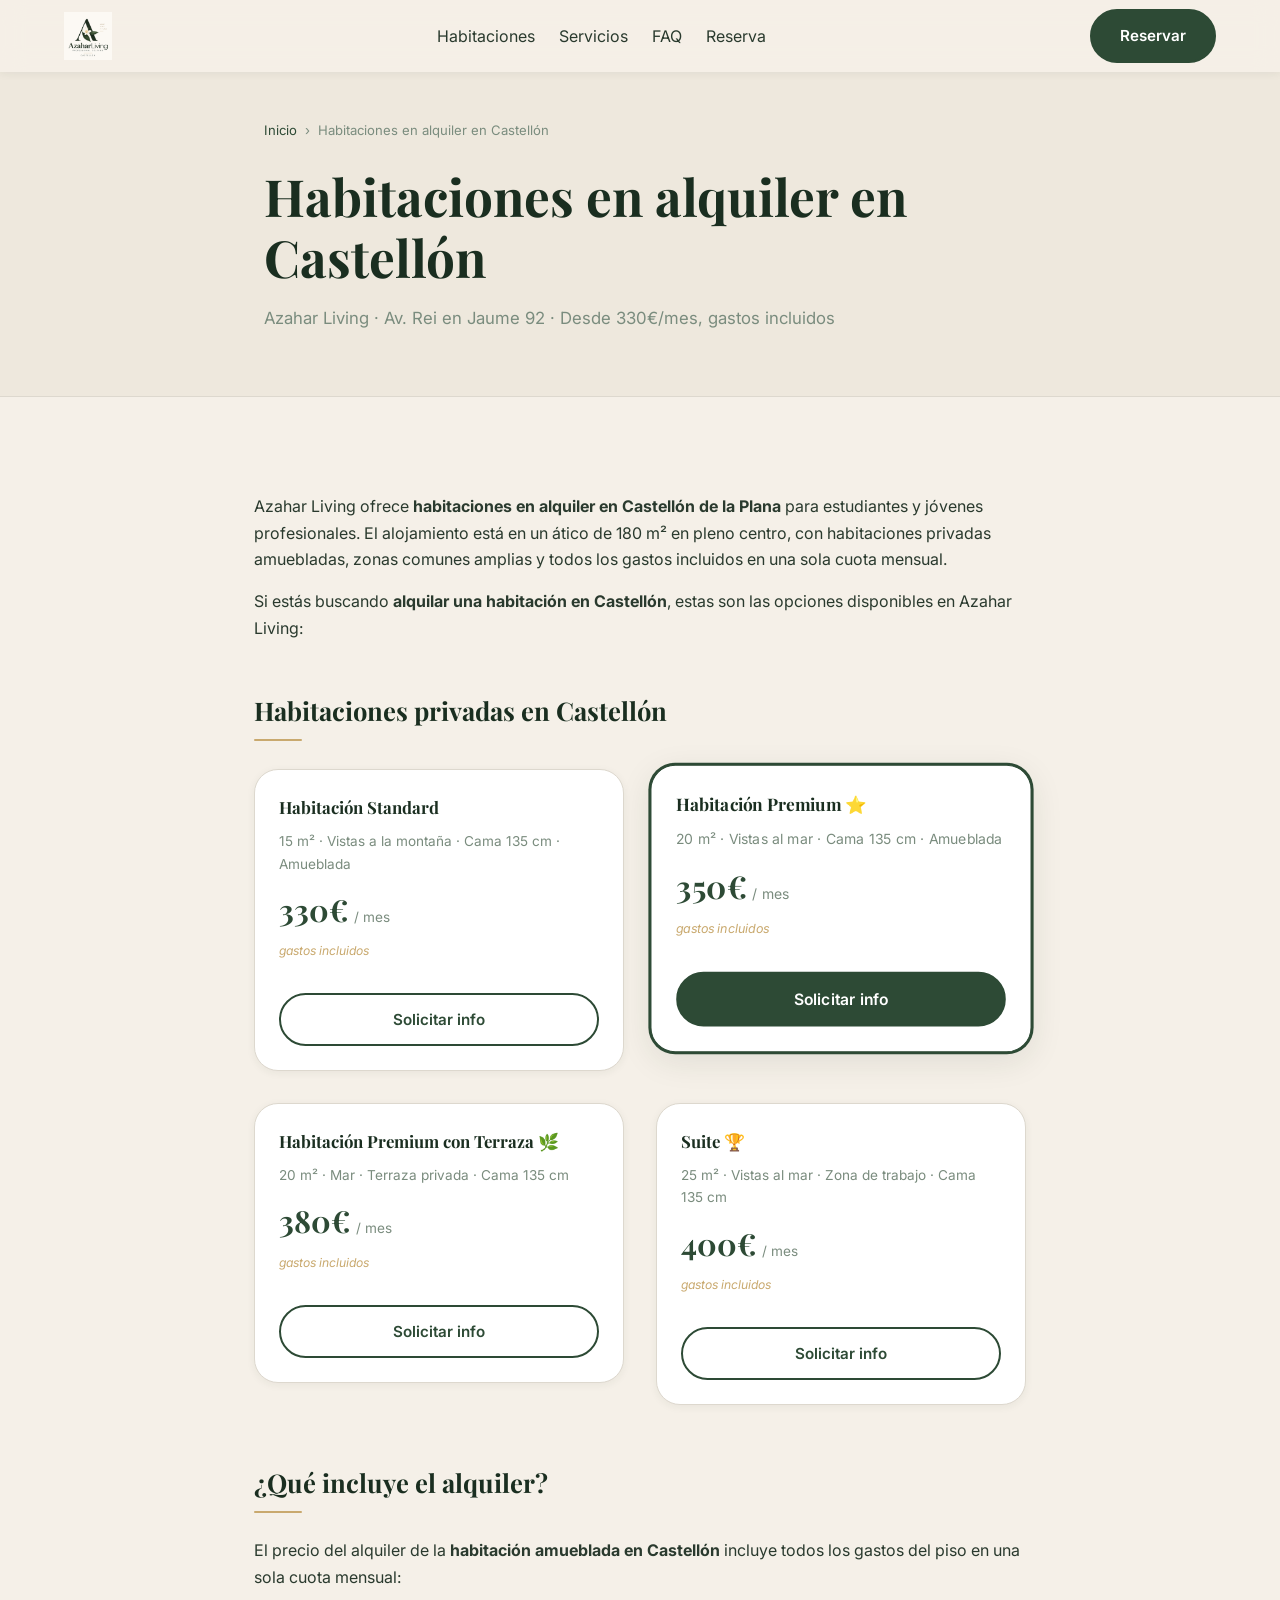
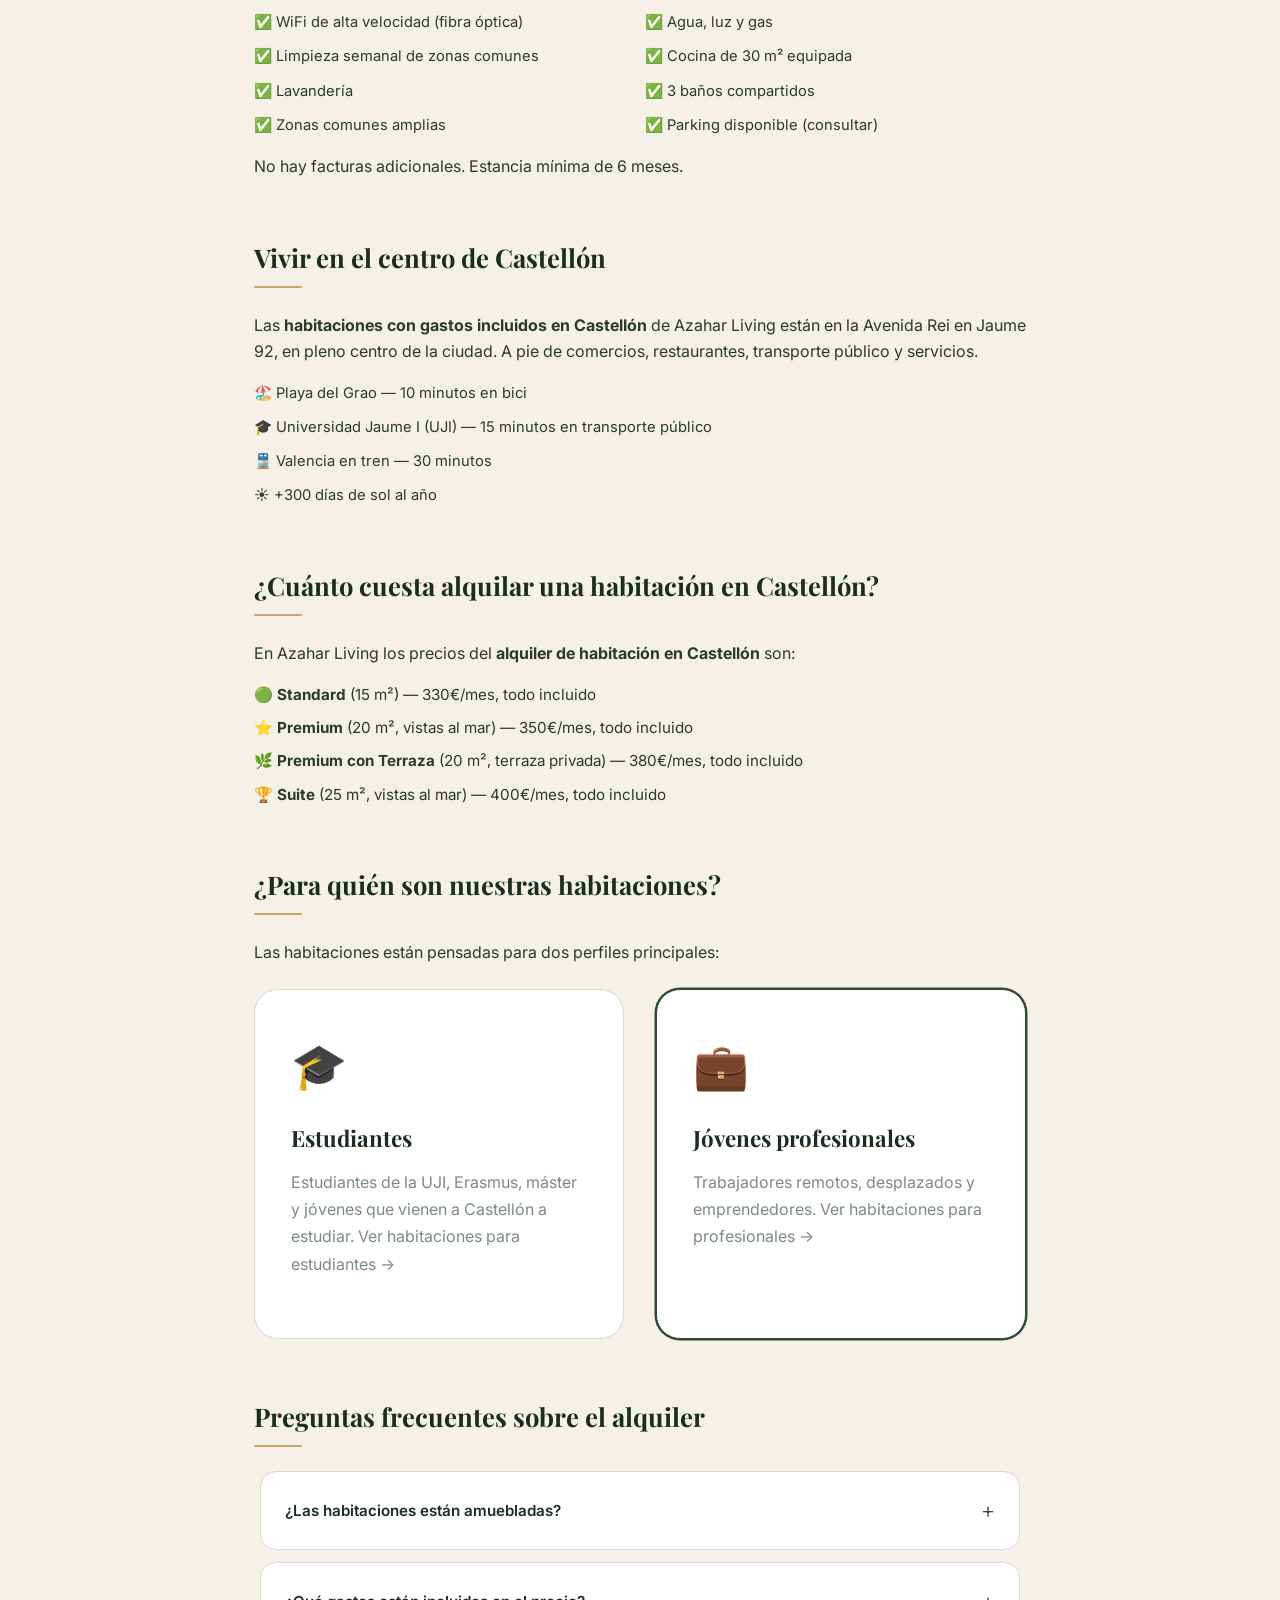
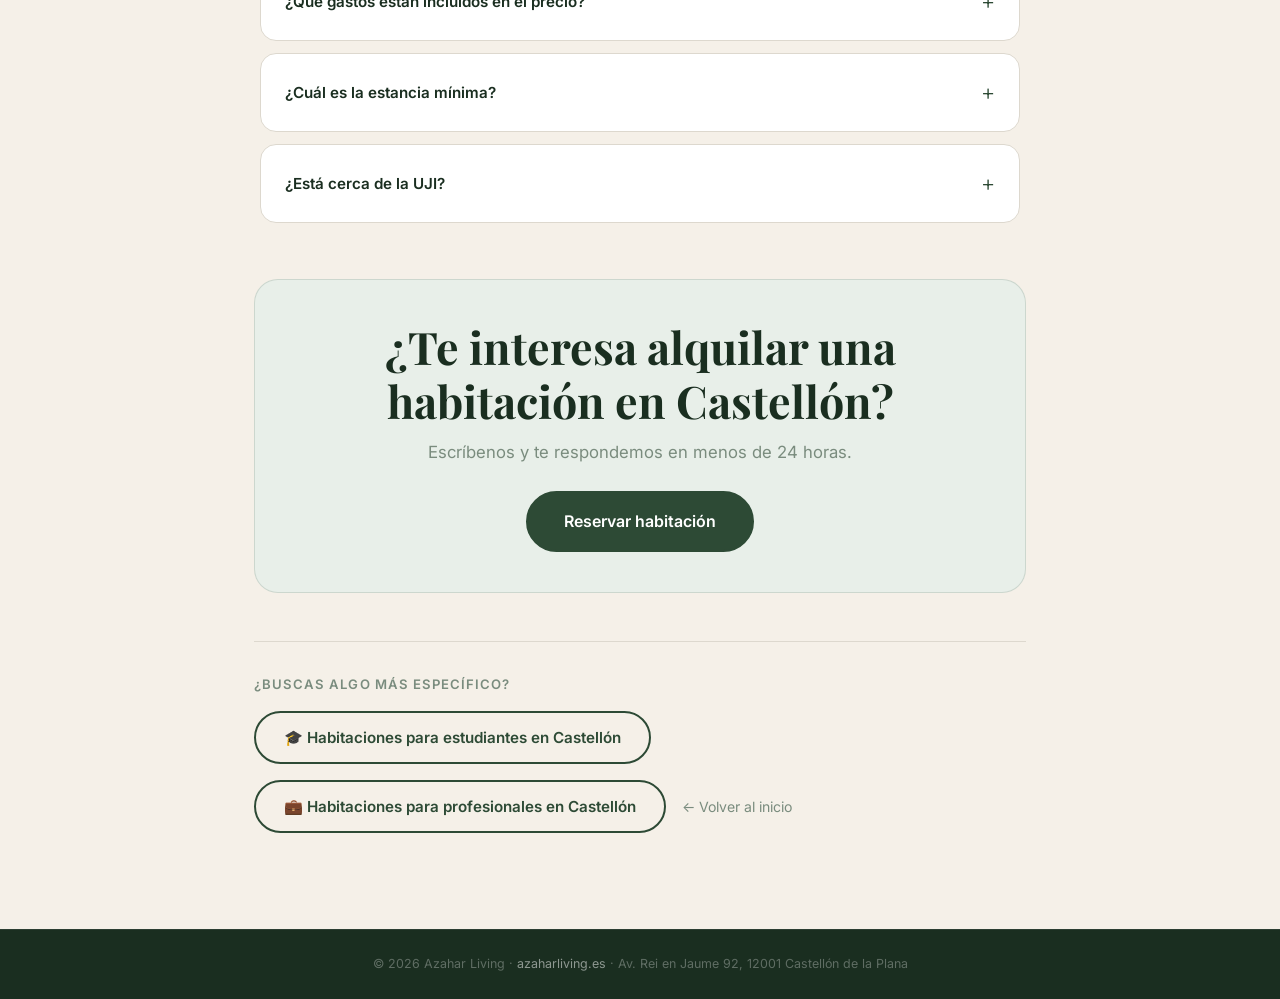
==== commit e4b0acbe: "Arquitectura SEO completa: 3 páginas satélite con contenido real, sitemap y robots.txt" ====
--- a/habitaciones-castellon/index.html
+++ b/habitaciones-castellon/index.html
@@ -5,12 +5,12 @@
   <meta name="viewport" content="width=device-width, initial-scale=1.0" />
   <meta
     name="description"
-    content="Habitaciones en alquiler en Castellón de la Plana. Habitaciones privadas desde 330€/mes con WiFi, cocina, limpieza y gastos incluidos. Azahar Living."
+    content="Habitaciones en alquiler en Castellón de la Plana. Habitaciones privadas amuebladas desde 330€/mes con gastos incluidos: WiFi, agua, luz, gas y limpieza semanal."
   />
   <meta name="robots" content="index, follow" />
   <link rel="canonical" href="https://azaharliving.es/habitaciones-castellon/" />
   <meta property="og:title" content="Habitaciones en alquiler en Castellón | Azahar Living" />
-  <meta property="og:description" content="Habitaciones privadas desde 330€/mes en Castellón de la Plana. Todo incluido." />
+  <meta property="og:description" content="Habitaciones privadas en alquiler en Castellón de la Plana. Desde 330€/mes con todos los gastos incluidos." />
   <meta property="og:url" content="https://azaharliving.es/habitaciones-castellon/" />
   <meta property="og:type" content="website" />
   <meta property="og:site_name" content="Azahar Living" />
@@ -19,21 +19,20 @@
   <link rel="preconnect" href="https://fonts.googleapis.com" />
   <link rel="preconnect" href="https://fonts.gstatic.com" crossorigin />
   <link href="https://fonts.googleapis.com/css2?family=Playfair+Display:wght@400;600;700&family=Inter:wght@300;400;500;600&display=swap" rel="stylesheet" />
-
   <script type="application/ld+json">
   {
     "@context": "https://schema.org",
     "@type": "WebPage",
     "@id": "https://azaharliving.es/habitaciones-castellon/",
     "name": "Habitaciones en alquiler en Castellón",
-    "description": "Habitaciones privadas en alquiler en Castellón de la Plana desde 330€/mes. Todo incluido.",
+    "description": "Habitaciones privadas en alquiler en Castellón de la Plana desde 330€/mes con gastos incluidos.",
     "url": "https://azaharliving.es/habitaciones-castellon/",
     "isPartOf": { "@id": "https://azaharliving.es/#website" },
     "breadcrumb": {
       "@type": "BreadcrumbList",
       "itemListElement": [
         { "@type": "ListItem", "position": 1, "name": "Inicio", "item": "https://azaharliving.es" },
-        { "@type": "ListItem", "position": 2, "name": "Habitaciones en Castellón", "item": "https://azaharliving.es/habitaciones-castellon/" }
+        { "@type": "ListItem", "position": 2, "name": "Habitaciones en alquiler en Castellón", "item": "https://azaharliving.es/habitaciones-castellon/" }
       ]
     }
   }
@@ -41,147 +40,181 @@
 </head>
 <body>
 
-  <!-- NAVBAR -->
-  <header class="navbar scrolled" id="navbar">
+  <header class="navbar scrolled">
     <div class="container navbar__inner">
-      <a href="/" class="navbar__logo" aria-label="Azahar Living - Inicio">
+      <a href="/" class="navbar__logo" aria-label="Azahar Living">
         <img src="../images/Logo Coliving.png" alt="Azahar Living — Habitaciones en Castellón" class="navbar__logo-img"
              onerror="this.style.display='none';this.nextElementSibling.style.display='flex';" />
-        <span class="navbar__logo-text" style="display:none;">
-          <span class="logo-azahar">Azahar</span><span class="logo-living">Living</span>
-        </span>
+        <span class="navbar__logo-text" style="display:none;"><span class="logo-azahar">Azahar</span><span class="logo-living">Living</span></span>
       </a>
-      <nav aria-label="Navegación principal">
-        <ul style="display:flex;gap:28px;list-style:none;">
-          <li><a href="/#rooms">Habitaciones</a></li>
-          <li><a href="/#services">Servicios</a></li>
-          <li><a href="/#faq">FAQ</a></li>
-          <li><a href="/#contact">Reserva</a></li>
-        </ul>
-      </nav>
+      <nav><ul style="display:flex;gap:24px;list-style:none;">
+        <li><a href="/#rooms">Habitaciones</a></li>
+        <li><a href="/#services">Servicios</a></li>
+        <li><a href="/#faq">FAQ</a></li>
+        <li><a href="/#contact">Reserva</a></li>
+      </ul></nav>
       <a href="/#contact" class="btn btn--primary">Reservar</a>
     </div>
   </header>
 
-  <!-- HERO -->
   <section class="subpage-hero">
     <div class="container subpage-hero__content">
       <nav class="breadcrumb" aria-label="Ruta de navegación">
-        <a href="/">Inicio</a> <span>›</span> <span>Habitaciones en Castellón</span>
+        <a href="/">Inicio</a> <span>›</span> <span>Habitaciones en alquiler en Castellón</span>
       </nav>
       <h1 class="section__title" style="font-size:clamp(2rem,5vw,3.2rem);margin-bottom:16px;">
-        Habitaciones en alquiler en Castellón de la Plana
+        Habitaciones en alquiler en Castellón
       </h1>
-      <p class="section__subtitle">
-        Azahar Living · Av. Rei en Jaume 92 · Desde 330€/mes todo incluido
-      </p>
+      <p class="section__subtitle">Azahar Living · Av. Rei en Jaume 92 · Desde 330€/mes, gastos incluidos</p>
     </div>
   </section>
 
-  <!-- CONTENIDO PRINCIPAL -->
   <section class="section">
-    <div class="container" style="max-width:800px;">
-
-      <p class="section__label">Alquiler de habitaciones</p>
-      <div class="gold-divider"></div>
-
-      <div style="display:flex;flex-direction:column;gap:20px;margin-top:24px;">
-        <p>
-          Azahar Living ofrece <strong>habitaciones en alquiler en Castellón de la Plana</strong> para
-          estudiantes y jóvenes profesionales. El alojamiento está situado en un ático de 180 m²
-          en la Avenida Rei en Jaume, en pleno centro de Castellón.
-        </p>
-        <p>
-          Todas las habitaciones son privadas, están amuebladas e incluyen cama de 135 cm y
-          armario empotrado. El precio mensual incluye WiFi de alta velocidad, agua, luz, gas
-          y limpieza semanal de zonas comunes.
-        </p>
-        <p>
-          El piso dispone de una <strong>cocina de 30 m²</strong> totalmente equipada, lavandería,
-          zonas comunes amplias y 3 baños compartidos. Sin vecinos laterales y con vistas al
-          mar Mediterráneo y a la montaña.
-        </p>
-      </div>
-
-      <!-- Habitaciones -->
-      <h2 class="section__title" style="margin-top:56px;margin-bottom:8px;">Tipos de habitaciones disponibles</h2>
-      <div class="gold-divider" style="margin-bottom:32px;"></div>
+    <div class="container" style="max-width:820px;">
+
+      <!-- Intro -->
+      <p>Azahar Living ofrece <strong>habitaciones en alquiler en Castellón de la Plana</strong> para estudiantes y jóvenes profesionales. El alojamiento está en un ático de 180 m² en pleno centro, con habitaciones privadas amuebladas, zonas comunes amplias y todos los gastos incluidos en una sola cuota mensual.</p>
+      <p style="margin-top:16px;">Si estás buscando <strong>alquilar una habitación en Castellón</strong>, estas son las opciones disponibles en Azahar Living:</p>
+
+      <!-- H2: Habitaciones -->
+      <h2 style="font-family:var(--font-serif);font-size:1.6rem;color:var(--clr-dark);margin:48px 0 8px;">Habitaciones privadas en Castellón</h2>
+      <div class="gold-divider" style="margin-bottom:28px;"></div>
 
       <div class="rooms__grid rooms__grid--2x2" style="max-width:100%;">
         <article class="room-card">
           <div class="room-card__body">
-            <h3 style="font-family:var(--font-serif);font-size:1.1rem;color:var(--clr-dark);margin-bottom:10px;">Standard</h3>
-            <p style="font-size:.88rem;color:var(--clr-text-muted);margin-bottom:12px;">15 m² · Vistas a la montaña · Cama 135 cm · Armario empotrado</p>
-            <div class="room-card__price">
-              <span class="price__amount">330€</span>
-              <span class="price__period">/ mes</span>
-              <span class="price__extra">gastos incluidos</span>
-            </div>
+            <h3 style="font-family:var(--font-serif);font-size:1.05rem;color:var(--clr-dark);margin-bottom:8px;">Habitación Standard</h3>
+            <p style="font-size:.85rem;color:var(--clr-text-muted);margin-bottom:10px;">15 m² · Vistas a la montaña · Cama 135 cm · Amueblada</p>
+            <div class="room-card__price"><span class="price__amount">330€</span><span class="price__period">/ mes</span><span class="price__extra">gastos incluidos</span></div>
             <a href="/#contact" class="btn btn--outline btn--block" style="margin-top:12px;">Solicitar info</a>
           </div>
         </article>
         <article class="room-card room-card--featured">
           <div class="room-card__body">
-            <h3 style="font-family:var(--font-serif);font-size:1.1rem;color:var(--clr-dark);margin-bottom:10px;">Premium ⭐</h3>
-            <p style="font-size:.88rem;color:var(--clr-text-muted);margin-bottom:12px;">20 m² · Vistas al mar · Cama 135 cm · Armario empotrado grande</p>
-            <div class="room-card__price">
-              <span class="price__amount">350€</span>
-              <span class="price__period">/ mes</span>
-              <span class="price__extra">gastos incluidos</span>
-            </div>
+            <h3 style="font-family:var(--font-serif);font-size:1.05rem;color:var(--clr-dark);margin-bottom:8px;">Habitación Premium ⭐</h3>
+            <p style="font-size:.85rem;color:var(--clr-text-muted);margin-bottom:10px;">20 m² · Vistas al mar · Cama 135 cm · Amueblada</p>
+            <div class="room-card__price"><span class="price__amount">350€</span><span class="price__period">/ mes</span><span class="price__extra">gastos incluidos</span></div>
             <a href="/#contact" class="btn btn--primary btn--block" style="margin-top:12px;">Solicitar info</a>
           </div>
         </article>
         <article class="room-card">
           <div class="room-card__body">
-            <h3 style="font-family:var(--font-serif);font-size:1.1rem;color:var(--clr-dark);margin-bottom:10px;">Premium con Terraza 🌿</h3>
-            <p style="font-size:.88rem;color:var(--clr-text-muted);margin-bottom:12px;">20 m² · Vistas al mar · Terraza privada · Cama 135 cm</p>
-            <div class="room-card__price">
-              <span class="price__amount">380€</span>
-              <span class="price__period">/ mes</span>
-              <span class="price__extra">gastos incluidos</span>
-            </div>
+            <h3 style="font-family:var(--font-serif);font-size:1.05rem;color:var(--clr-dark);margin-bottom:8px;">Habitación Premium con Terraza 🌿</h3>
+            <p style="font-size:.85rem;color:var(--clr-text-muted);margin-bottom:10px;">20 m² · Mar · Terraza privada · Cama 135 cm</p>
+            <div class="room-card__price"><span class="price__amount">380€</span><span class="price__period">/ mes</span><span class="price__extra">gastos incluidos</span></div>
             <a href="/#contact" class="btn btn--outline btn--block" style="margin-top:12px;">Solicitar info</a>
           </div>
         </article>
         <article class="room-card">
           <div class="room-card__body">
-            <h3 style="font-family:var(--font-serif);font-size:1.1rem;color:var(--clr-dark);margin-bottom:10px;">Suite 🏆</h3>
-            <p style="font-size:.88rem;color:var(--clr-text-muted);margin-bottom:12px;">25 m² · Vistas al mar · Zona de trabajo · Cama 135 cm</p>
-            <div class="room-card__price">
-              <span class="price__amount">400€</span>
-              <span class="price__period">/ mes</span>
-              <span class="price__extra">gastos incluidos</span>
-            </div>
+            <h3 style="font-family:var(--font-serif);font-size:1.05rem;color:var(--clr-dark);margin-bottom:8px;">Suite 🏆</h3>
+            <p style="font-size:.85rem;color:var(--clr-text-muted);margin-bottom:10px;">25 m² · Vistas al mar · Zona de trabajo · Cama 135 cm</p>
+            <div class="room-card__price"><span class="price__amount">400€</span><span class="price__period">/ mes</span><span class="price__extra">gastos incluidos</span></div>
             <a href="/#contact" class="btn btn--outline btn--block" style="margin-top:12px;">Solicitar info</a>
           </div>
         </article>
+      </div>
+
+      <!-- H2: ¿Qué incluye? -->
+      <h2 style="font-family:var(--font-serif);font-size:1.6rem;color:var(--clr-dark);margin:56px 0 8px;">¿Qué incluye el alquiler?</h2>
+      <div class="gold-divider" style="margin-bottom:24px;"></div>
+      <p style="margin-bottom:20px;">El precio del alquiler de la <strong>habitación amueblada en Castellón</strong> incluye todos los gastos del piso en una sola cuota mensual:</p>
+      <ul style="display:grid;grid-template-columns:1fr 1fr;gap:10px;list-style:none;margin-bottom:16px;">
+        <li style="font-size:.92rem;color:var(--clr-text);">✅ WiFi de alta velocidad (fibra óptica)</li>
+        <li style="font-size:.92rem;color:var(--clr-text);">✅ Agua, luz y gas</li>
+        <li style="font-size:.92rem;color:var(--clr-text);">✅ Limpieza semanal de zonas comunes</li>
+        <li style="font-size:.92rem;color:var(--clr-text);">✅ Cocina de 30 m² equipada</li>
+        <li style="font-size:.92rem;color:var(--clr-text);">✅ Lavandería</li>
+        <li style="font-size:.92rem;color:var(--clr-text);">✅ 3 baños compartidos</li>
+        <li style="font-size:.92rem;color:var(--clr-text);">✅ Zonas comunes amplias</li>
+        <li style="font-size:.92rem;color:var(--clr-text);">✅ Parking disponible (consultar)</li>
+      </ul>
+      <p>No hay facturas adicionales. Estancia mínima de 6 meses.</p>
+
+      <!-- H2: Vivir en el centro -->
+      <h2 style="font-family:var(--font-serif);font-size:1.6rem;color:var(--clr-dark);margin:56px 0 8px;">Vivir en el centro de Castellón</h2>
+      <div class="gold-divider" style="margin-bottom:24px;"></div>
+      <p>Las <strong>habitaciones con gastos incluidos en Castellón</strong> de Azahar Living están en la Avenida Rei en Jaume 92, en pleno centro de la ciudad. A pie de comercios, restaurantes, transporte público y servicios.</p>
+      <ul style="margin-top:16px;display:flex;flex-direction:column;gap:10px;list-style:none;">
+        <li style="font-size:.92rem;color:var(--clr-text);">🏖️ Playa del Grao — 10 minutos en bici</li>
+        <li style="font-size:.92rem;color:var(--clr-text);">🎓 Universidad Jaume I (UJI) — 15 minutos en transporte público</li>
+        <li style="font-size:.92rem;color:var(--clr-text);">🚆 Valencia en tren — 30 minutos</li>
+        <li style="font-size:.92rem;color:var(--clr-text);">☀️ +300 días de sol al año</li>
+      </ul>
+
+      <!-- H2: ¿Cuánto cuesta? -->
+      <h2 style="font-family:var(--font-serif);font-size:1.6rem;color:var(--clr-dark);margin:56px 0 8px;">¿Cuánto cuesta alquilar una habitación en Castellón?</h2>
+      <div class="gold-divider" style="margin-bottom:24px;"></div>
+      <p>En Azahar Living los precios del <strong>alquiler de habitación en Castellón</strong> son:</p>
+      <ul style="margin-top:16px;display:flex;flex-direction:column;gap:8px;list-style:none;">
+        <li style="font-size:.95rem;color:var(--clr-text);">🟢 <strong>Standard</strong> (15 m²) — 330€/mes, todo incluido</li>
+        <li style="font-size:.95rem;color:var(--clr-text);">⭐ <strong>Premium</strong> (20 m², vistas al mar) — 350€/mes, todo incluido</li>
+        <li style="font-size:.95rem;color:var(--clr-text);">🌿 <strong>Premium con Terraza</strong> (20 m², terraza privada) — 380€/mes, todo incluido</li>
+        <li style="font-size:.95rem;color:var(--clr-text);">🏆 <strong>Suite</strong> (25 m², vistas al mar) — 400€/mes, todo incluido</li>
+      </ul>
+
+      <!-- H2: ¿Para quién? -->
+      <h2 style="font-family:var(--font-serif);font-size:1.6rem;color:var(--clr-dark);margin:56px 0 8px;">¿Para quién son nuestras habitaciones?</h2>
+      <div class="gold-divider" style="margin-bottom:24px;"></div>
+      <p>Las habitaciones están pensadas para dos perfiles principales:</p>
+      <div class="forwhom__grid" style="margin-top:24px;">
+        <div class="forwhom-card">
+          <div class="forwhom-card__icon">🎓</div>
+          <h3>Estudiantes</h3>
+          <p>Estudiantes de la UJI, Erasmus, máster y jóvenes que vienen a Castellón a estudiar. <a href="/habitaciones-estudiantes-castellon/">Ver habitaciones para estudiantes →</a></p>
+        </div>
+        <div class="forwhom-card forwhom-card--pro">
+          <div class="forwhom-card__icon">💼</div>
+          <h3>Jóvenes profesionales</h3>
+          <p>Trabajadores remotos, desplazados y emprendedores. <a href="/habitaciones-profesionales-castellon/">Ver habitaciones para profesionales →</a></p>
+        </div>
+      </div>
+
+      <!-- H2: FAQ -->
+      <h2 style="font-family:var(--font-serif);font-size:1.6rem;color:var(--clr-dark);margin:56px 0 8px;">Preguntas frecuentes sobre el alquiler</h2>
+      <div class="gold-divider" style="margin-bottom:24px;"></div>
+      <div class="faq__list">
+        <details class="faq__item">
+          <summary class="faq__question">¿Las habitaciones están amuebladas?</summary>
+          <div class="faq__answer"><p>Sí. Todas las habitaciones incluyen cama de 135 cm, armario empotrado y el mobiliario necesario para instalarte desde el primer día.</p></div>
+        </details>
+        <details class="faq__item">
+          <summary class="faq__question">¿Qué gastos están incluidos en el precio?</summary>
+          <div class="faq__answer"><p>WiFi, agua, luz, gas y limpieza semanal de zonas comunes. Un solo pago al mes, sin facturas extra.</p></div>
+        </details>
+        <details class="faq__item">
+          <summary class="faq__question">¿Cuál es la estancia mínima?</summary>
+          <div class="faq__answer"><p>6 meses. Ideal para un curso académico o una temporada de trabajo.</p></div>
+        </details>
+        <details class="faq__item">
+          <summary class="faq__question">¿Está cerca de la UJI?</summary>
+          <div class="faq__answer"><p>Sí, a unos 15 minutos en transporte público o bici desde el campus de la Universidad Jaume I.</p></div>
+        </details>
       </div>
 
       <!-- CTA -->
       <div style="text-align:center;margin-top:56px;padding:40px;background:var(--clr-primary-lt);border-radius:var(--radius-lg);border:1px solid rgba(45,74,53,.15);">
-        <h2 class="section__title" style="margin-bottom:12px;">¿Te interesa alguna habitación?</h2>
-        <p class="section__subtitle" style="margin-bottom:24px;">Contáctanos y te respondemos en menos de 24 horas.</p>
+        <h2 class="section__title" style="margin-bottom:12px;">¿Te interesa alquilar una habitación en Castellón?</h2>
+        <p class="section__subtitle" style="margin-bottom:24px;">Escríbenos y te respondemos en menos de 24 horas.</p>
         <a href="/#contact" class="btn btn--primary btn--lg">Reservar habitación</a>
       </div>
 
       <!-- Enlaces internos -->
       <div style="margin-top:48px;padding-top:32px;border-top:1px solid var(--clr-border);">
-        <p style="font-size:.85rem;color:var(--clr-text-muted);margin-bottom:16px;font-weight:600;text-transform:uppercase;letter-spacing:.08em;">También puede interesarte</p>
+        <p style="font-size:.82rem;color:var(--clr-text-muted);margin-bottom:16px;font-weight:600;text-transform:uppercase;letter-spacing:.08em;">¿Buscas algo más específico?</p>
         <div style="display:flex;gap:16px;flex-wrap:wrap;">
-          <a href="/habitaciones-estudiantes-castellon/" class="btn btn--outline">Habitaciones para estudiantes</a>
-          <a href="/habitaciones-profesionales-castellon/" class="btn btn--outline">Habitaciones para profesionales</a>
-          <a href="/">Volver al inicio</a>
+          <a href="/habitaciones-estudiantes-castellon/" class="btn btn--outline">🎓 Habitaciones para estudiantes en Castellón</a>
+          <a href="/habitaciones-profesionales-castellon/" class="btn btn--outline">💼 Habitaciones para profesionales en Castellón</a>
+          <a href="/" style="align-self:center;font-size:.88rem;color:var(--clr-text-muted);">← Volver al inicio</a>
         </div>
       </div>
 
     </div>
   </section>
 
-  <!-- FOOTER -->
   <footer class="footer">
     <div class="footer__bottom">
-      <p>© 2026 Azahar Living · <a href="/" style="color:rgba(255,255,255,.5);">azaharliving.es</a> · Av. Rei en Jaume 92, Castellón de la Plana</p>
+      <p>© 2026 Azahar Living · <a href="/" style="color:rgba(255,255,255,.5);">azaharliving.es</a> · Av. Rei en Jaume 92, 12001 Castellón de la Plana</p>
     </div>
   </footer>
 
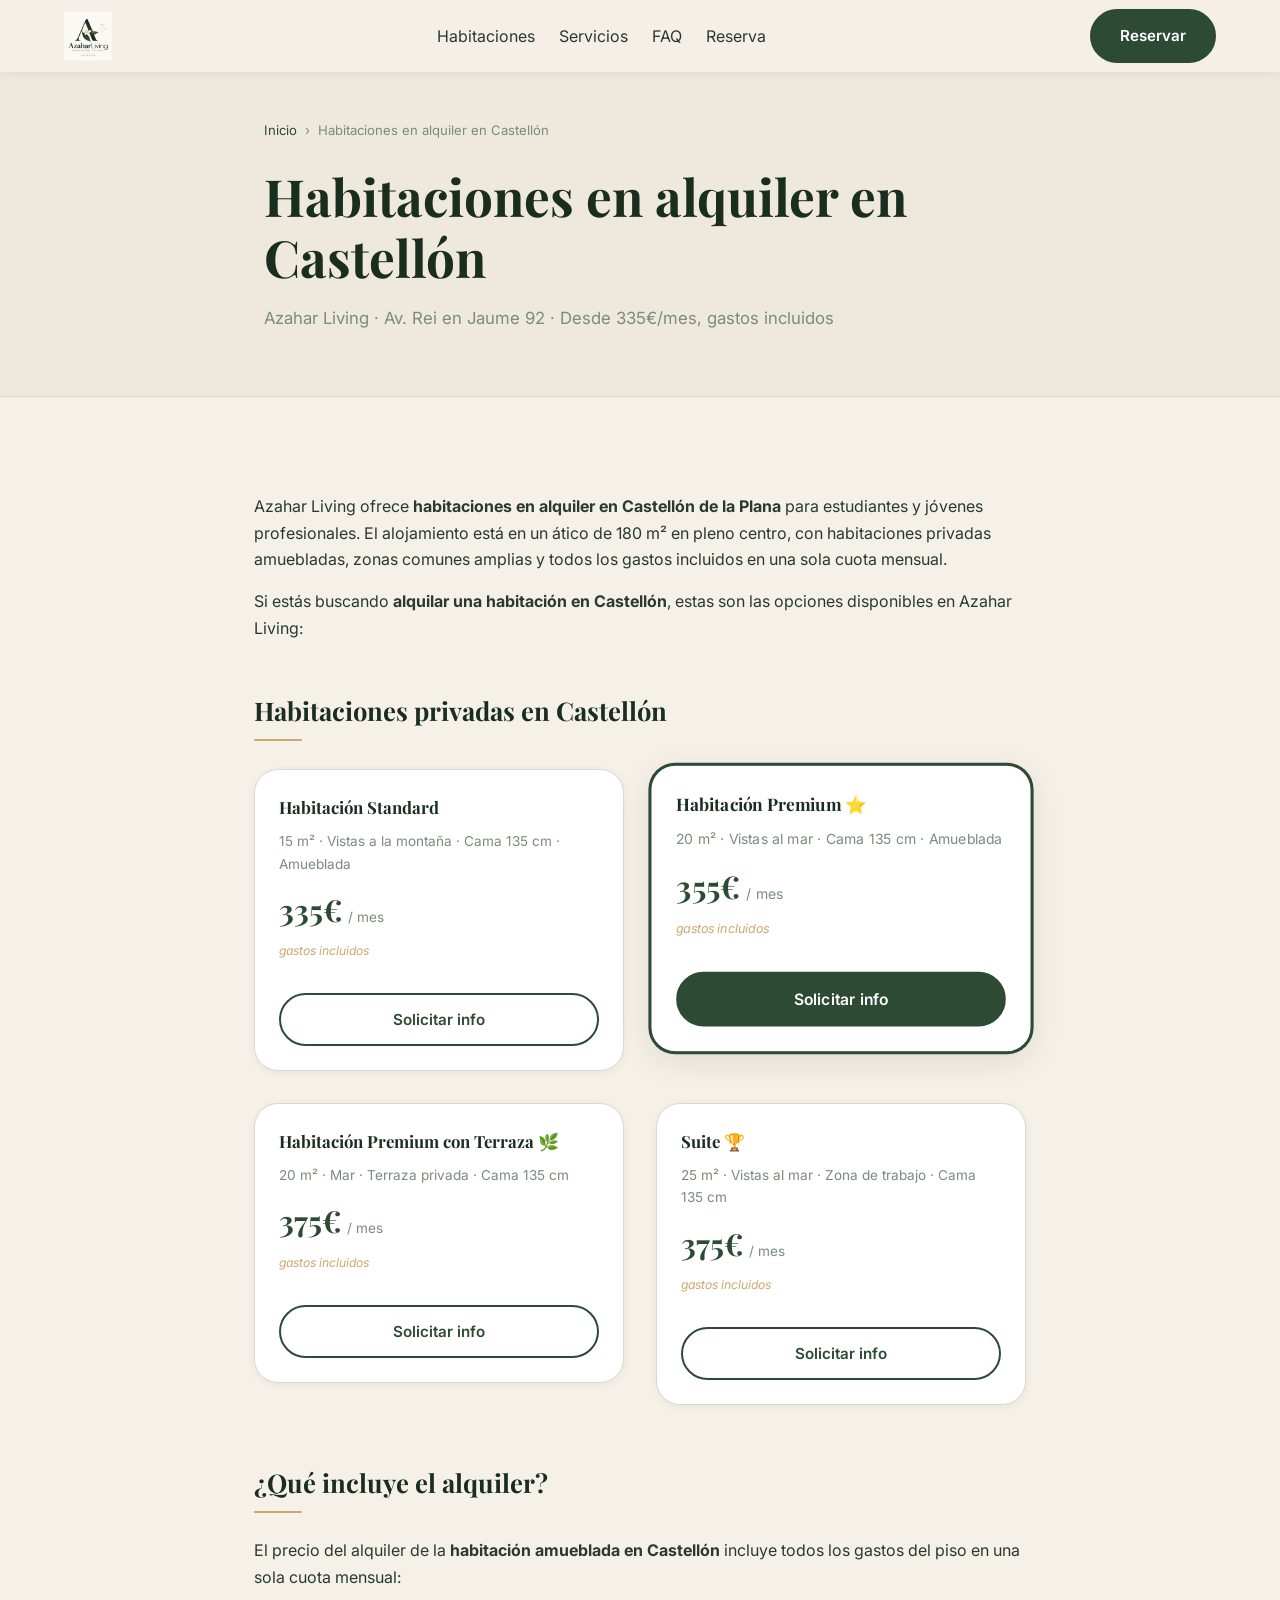
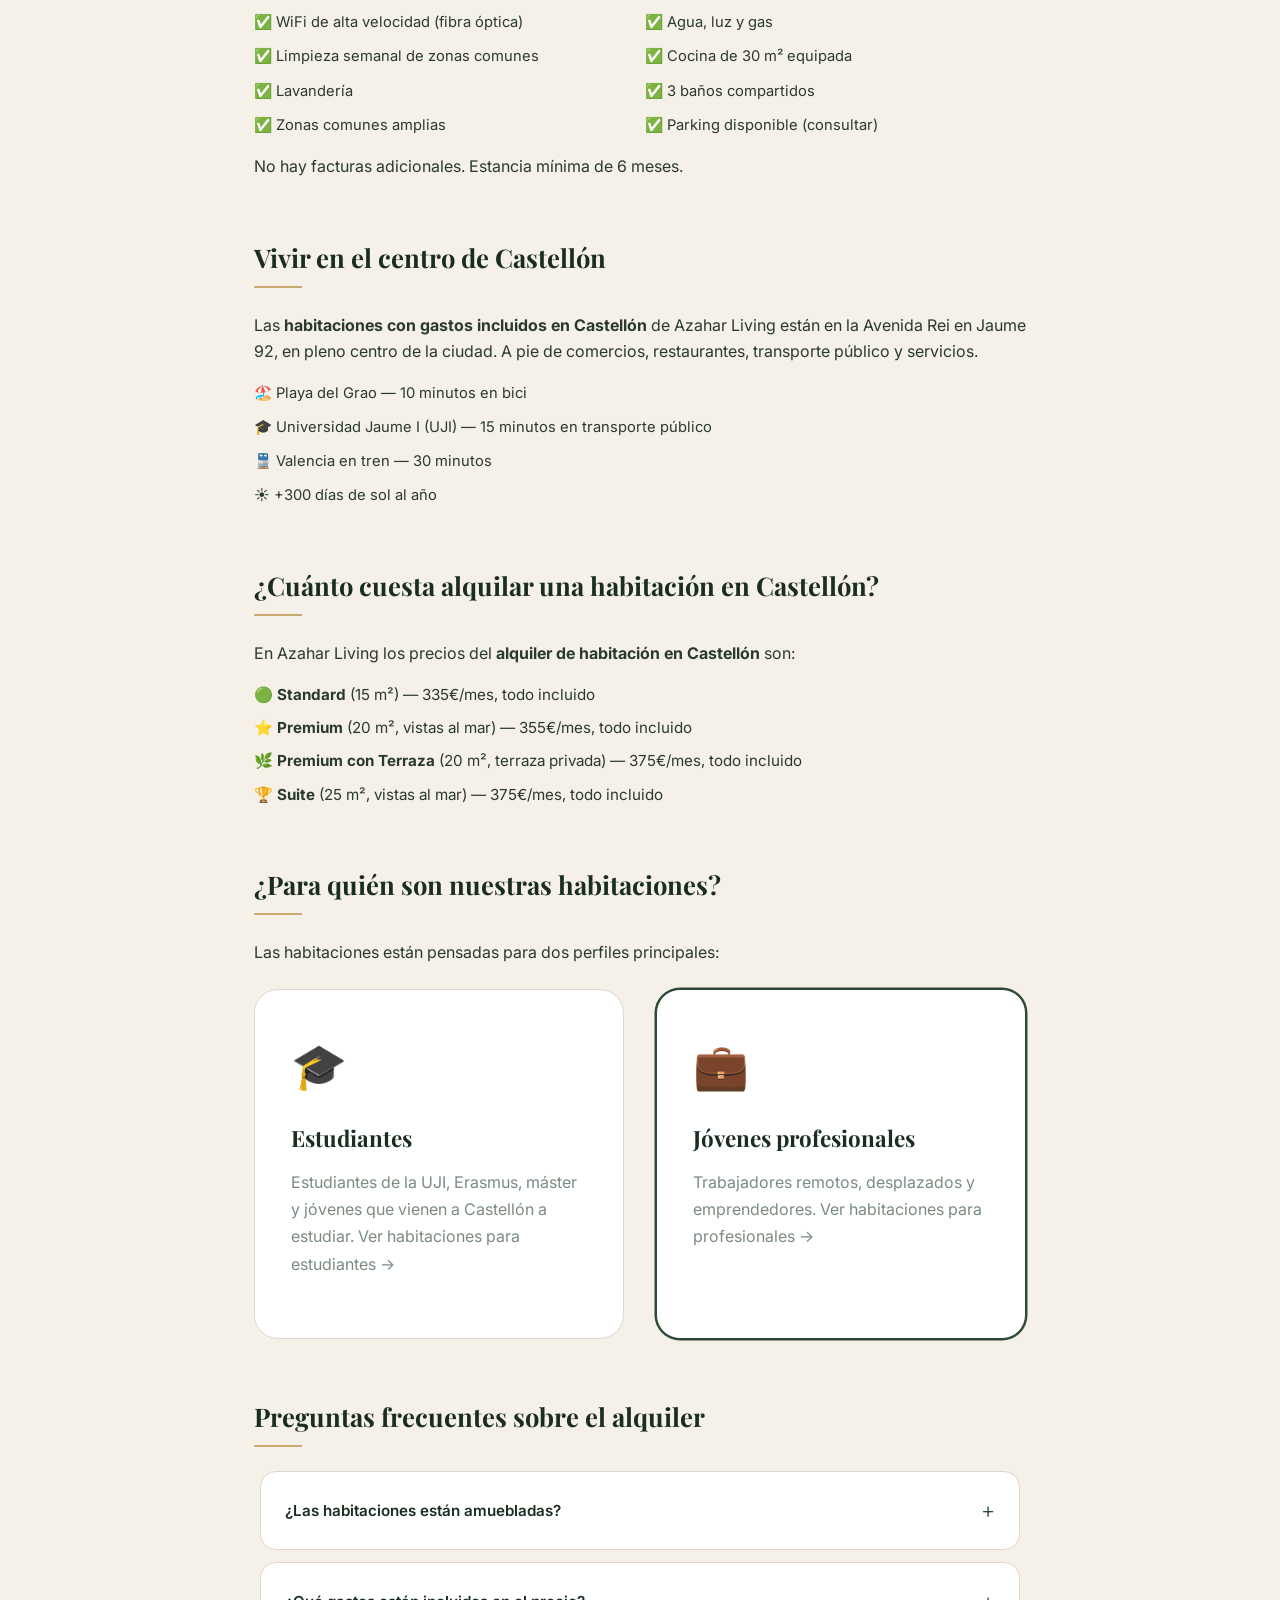
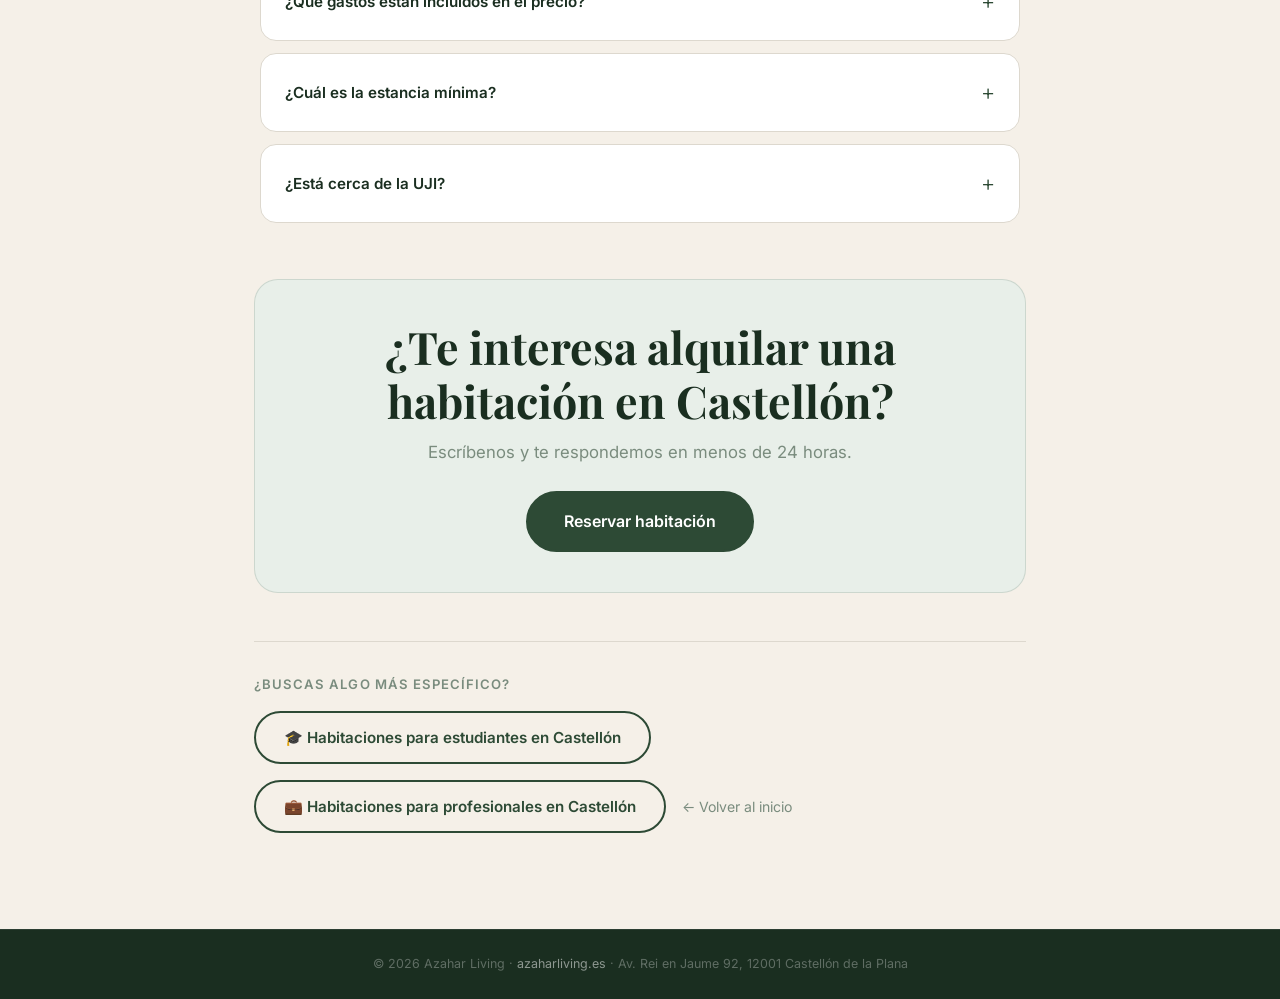
==== commit 199e6a4d: "Precios finales: Standard 335€, Premium 355€, Terraza 375€, Suite 375€" ====
--- a/habitaciones-castellon/index.html
+++ b/habitaciones-castellon/index.html
@@ -5,12 +5,12 @@
   <meta name="viewport" content="width=device-width, initial-scale=1.0" />
   <meta
     name="description"
-    content="Habitaciones en alquiler en Castellón de la Plana. Habitaciones privadas amuebladas desde 330€/mes con gastos incluidos: WiFi, agua, luz, gas y limpieza semanal."
+    content="Habitaciones en alquiler en Castellón de la Plana. Habitaciones privadas amuebladas desde 335€/mes con gastos incluidos: WiFi, agua, luz, gas y limpieza semanal."
   />
   <meta name="robots" content="index, follow" />
   <link rel="canonical" href="https://azaharliving.es/habitaciones-castellon/" />
   <meta property="og:title" content="Habitaciones en alquiler en Castellón | Azahar Living" />
-  <meta property="og:description" content="Habitaciones privadas en alquiler en Castellón de la Plana. Desde 330€/mes con todos los gastos incluidos." />
+  <meta property="og:description" content="Habitaciones privadas en alquiler en Castellón de la Plana. Desde 335€/mes con todos los gastos incluidos." />
   <meta property="og:url" content="https://azaharliving.es/habitaciones-castellon/" />
   <meta property="og:type" content="website" />
   <meta property="og:site_name" content="Azahar Living" />
@@ -25,7 +25,7 @@
     "@type": "WebPage",
     "@id": "https://azaharliving.es/habitaciones-castellon/",
     "name": "Habitaciones en alquiler en Castellón",
-    "description": "Habitaciones privadas en alquiler en Castellón de la Plana desde 330€/mes con gastos incluidos.",
+    "description": "Habitaciones privadas en alquiler en Castellón de la Plana desde 335€/mes con gastos incluidos.",
     "url": "https://azaharliving.es/habitaciones-castellon/",
     "isPartOf": { "@id": "https://azaharliving.es/#website" },
     "breadcrumb": {
@@ -65,7 +65,7 @@
       <h1 class="section__title" style="font-size:clamp(2rem,5vw,3.2rem);margin-bottom:16px;">
         Habitaciones en alquiler en Castellón
       </h1>
-      <p class="section__subtitle">Azahar Living · Av. Rei en Jaume 92 · Desde 330€/mes, gastos incluidos</p>
+      <p class="section__subtitle">Azahar Living · Av. Rei en Jaume 92 · Desde 335€/mes, gastos incluidos</p>
     </div>
   </section>
 
@@ -85,7 +85,7 @@
           <div class="room-card__body">
             <h3 style="font-family:var(--font-serif);font-size:1.05rem;color:var(--clr-dark);margin-bottom:8px;">Habitación Standard</h3>
             <p style="font-size:.85rem;color:var(--clr-text-muted);margin-bottom:10px;">15 m² · Vistas a la montaña · Cama 135 cm · Amueblada</p>
-            <div class="room-card__price"><span class="price__amount">330€</span><span class="price__period">/ mes</span><span class="price__extra">gastos incluidos</span></div>
+            <div class="room-card__price"><span class="price__amount">335€</span><span class="price__period">/ mes</span><span class="price__extra">gastos incluidos</span></div>
             <a href="/#contact" class="btn btn--outline btn--block" style="margin-top:12px;">Solicitar info</a>
           </div>
         </article>
@@ -93,7 +93,7 @@
           <div class="room-card__body">
             <h3 style="font-family:var(--font-serif);font-size:1.05rem;color:var(--clr-dark);margin-bottom:8px;">Habitación Premium ⭐</h3>
             <p style="font-size:.85rem;color:var(--clr-text-muted);margin-bottom:10px;">20 m² · Vistas al mar · Cama 135 cm · Amueblada</p>
-            <div class="room-card__price"><span class="price__amount">350€</span><span class="price__period">/ mes</span><span class="price__extra">gastos incluidos</span></div>
+            <div class="room-card__price"><span class="price__amount">355€</span><span class="price__period">/ mes</span><span class="price__extra">gastos incluidos</span></div>
             <a href="/#contact" class="btn btn--primary btn--block" style="margin-top:12px;">Solicitar info</a>
           </div>
         </article>
@@ -101,7 +101,7 @@
           <div class="room-card__body">
             <h3 style="font-family:var(--font-serif);font-size:1.05rem;color:var(--clr-dark);margin-bottom:8px;">Habitación Premium con Terraza 🌿</h3>
             <p style="font-size:.85rem;color:var(--clr-text-muted);margin-bottom:10px;">20 m² · Mar · Terraza privada · Cama 135 cm</p>
-            <div class="room-card__price"><span class="price__amount">380€</span><span class="price__period">/ mes</span><span class="price__extra">gastos incluidos</span></div>
+            <div class="room-card__price"><span class="price__amount">375€</span><span class="price__period">/ mes</span><span class="price__extra">gastos incluidos</span></div>
             <a href="/#contact" class="btn btn--outline btn--block" style="margin-top:12px;">Solicitar info</a>
           </div>
         </article>
@@ -109,7 +109,7 @@
           <div class="room-card__body">
             <h3 style="font-family:var(--font-serif);font-size:1.05rem;color:var(--clr-dark);margin-bottom:8px;">Suite 🏆</h3>
             <p style="font-size:.85rem;color:var(--clr-text-muted);margin-bottom:10px;">25 m² · Vistas al mar · Zona de trabajo · Cama 135 cm</p>
-            <div class="room-card__price"><span class="price__amount">400€</span><span class="price__period">/ mes</span><span class="price__extra">gastos incluidos</span></div>
+            <div class="room-card__price"><span class="price__amount">375€</span><span class="price__period">/ mes</span><span class="price__extra">gastos incluidos</span></div>
             <a href="/#contact" class="btn btn--outline btn--block" style="margin-top:12px;">Solicitar info</a>
           </div>
         </article>
@@ -147,10 +147,10 @@
       <div class="gold-divider" style="margin-bottom:24px;"></div>
       <p>En Azahar Living los precios del <strong>alquiler de habitación en Castellón</strong> son:</p>
       <ul style="margin-top:16px;display:flex;flex-direction:column;gap:8px;list-style:none;">
-        <li style="font-size:.95rem;color:var(--clr-text);">🟢 <strong>Standard</strong> (15 m²) — 330€/mes, todo incluido</li>
-        <li style="font-size:.95rem;color:var(--clr-text);">⭐ <strong>Premium</strong> (20 m², vistas al mar) — 350€/mes, todo incluido</li>
-        <li style="font-size:.95rem;color:var(--clr-text);">🌿 <strong>Premium con Terraza</strong> (20 m², terraza privada) — 380€/mes, todo incluido</li>
-        <li style="font-size:.95rem;color:var(--clr-text);">🏆 <strong>Suite</strong> (25 m², vistas al mar) — 400€/mes, todo incluido</li>
+        <li style="font-size:.95rem;color:var(--clr-text);">🟢 <strong>Standard</strong> (15 m²) — 335€/mes, todo incluido</li>
+        <li style="font-size:.95rem;color:var(--clr-text);">⭐ <strong>Premium</strong> (20 m², vistas al mar) — 355€/mes, todo incluido</li>
+        <li style="font-size:.95rem;color:var(--clr-text);">🌿 <strong>Premium con Terraza</strong> (20 m², terraza privada) — 375€/mes, todo incluido</li>
+        <li style="font-size:.95rem;color:var(--clr-text);">🏆 <strong>Suite</strong> (25 m², vistas al mar) — 375€/mes, todo incluido</li>
       </ul>
 
       <!-- H2: ¿Para quién? -->
--- a/css/styles.css
+++ b/css/styles.css
@@ -1850,3 +1850,26 @@
 }
 .breadcrumb a:hover { text-decoration: underline; }
 .breadcrumb span { color: var(--clr-text-muted); }
+
+/* ── Room card placeholder limpio ── */
+.room-card__img-placeholder {
+  width: 100%;
+  height: 200px;
+  background: var(--clr-bg-alt);
+  border-bottom: 1px solid var(--clr-border);
+  display: flex;
+  flex-direction: column;
+  align-items: center;
+  justify-content: center;
+  gap: 8px;
+}
+.room-card__img-placeholder span:first-child {
+  font-size: 2rem;
+  opacity: .4;
+}
+.room-card__img-placeholder span:last-child {
+  font-size: .76rem;
+  color: var(--clr-gold);
+  font-style: italic;
+  letter-spacing: .04em;
+}
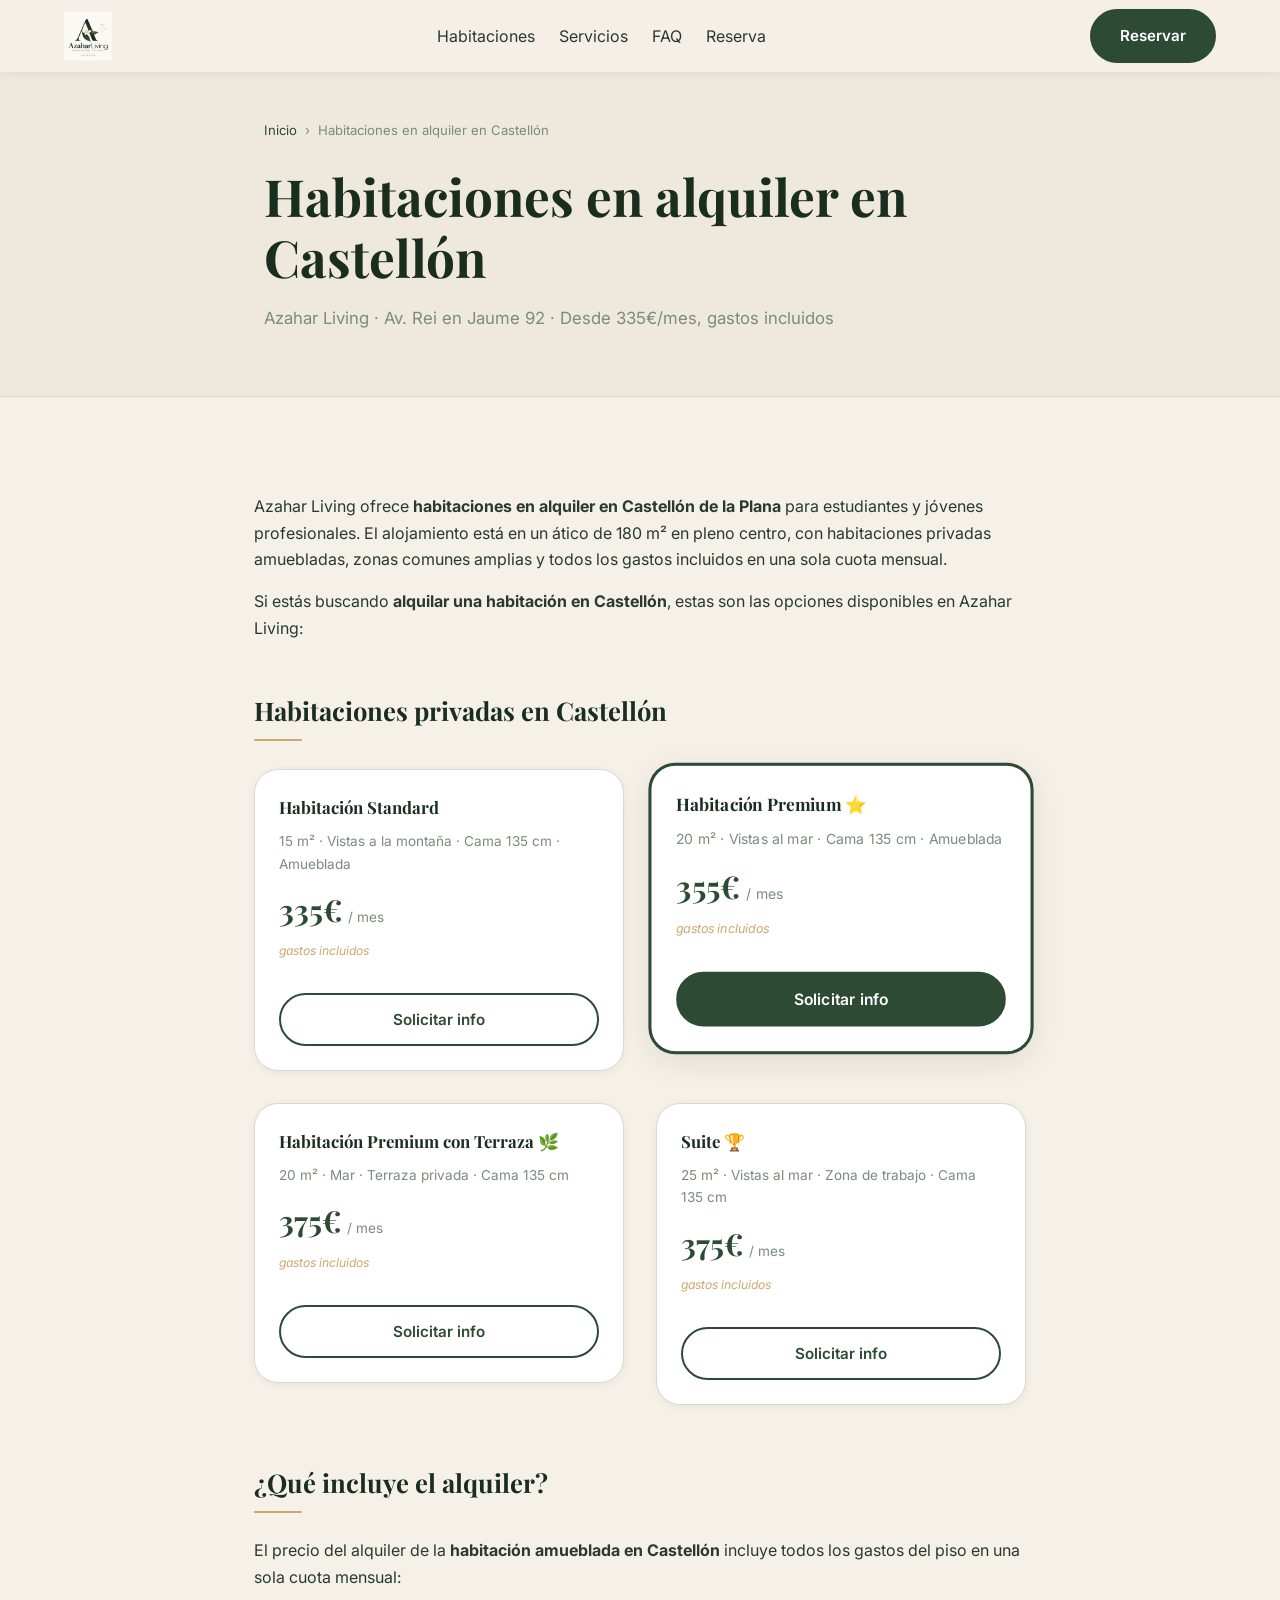
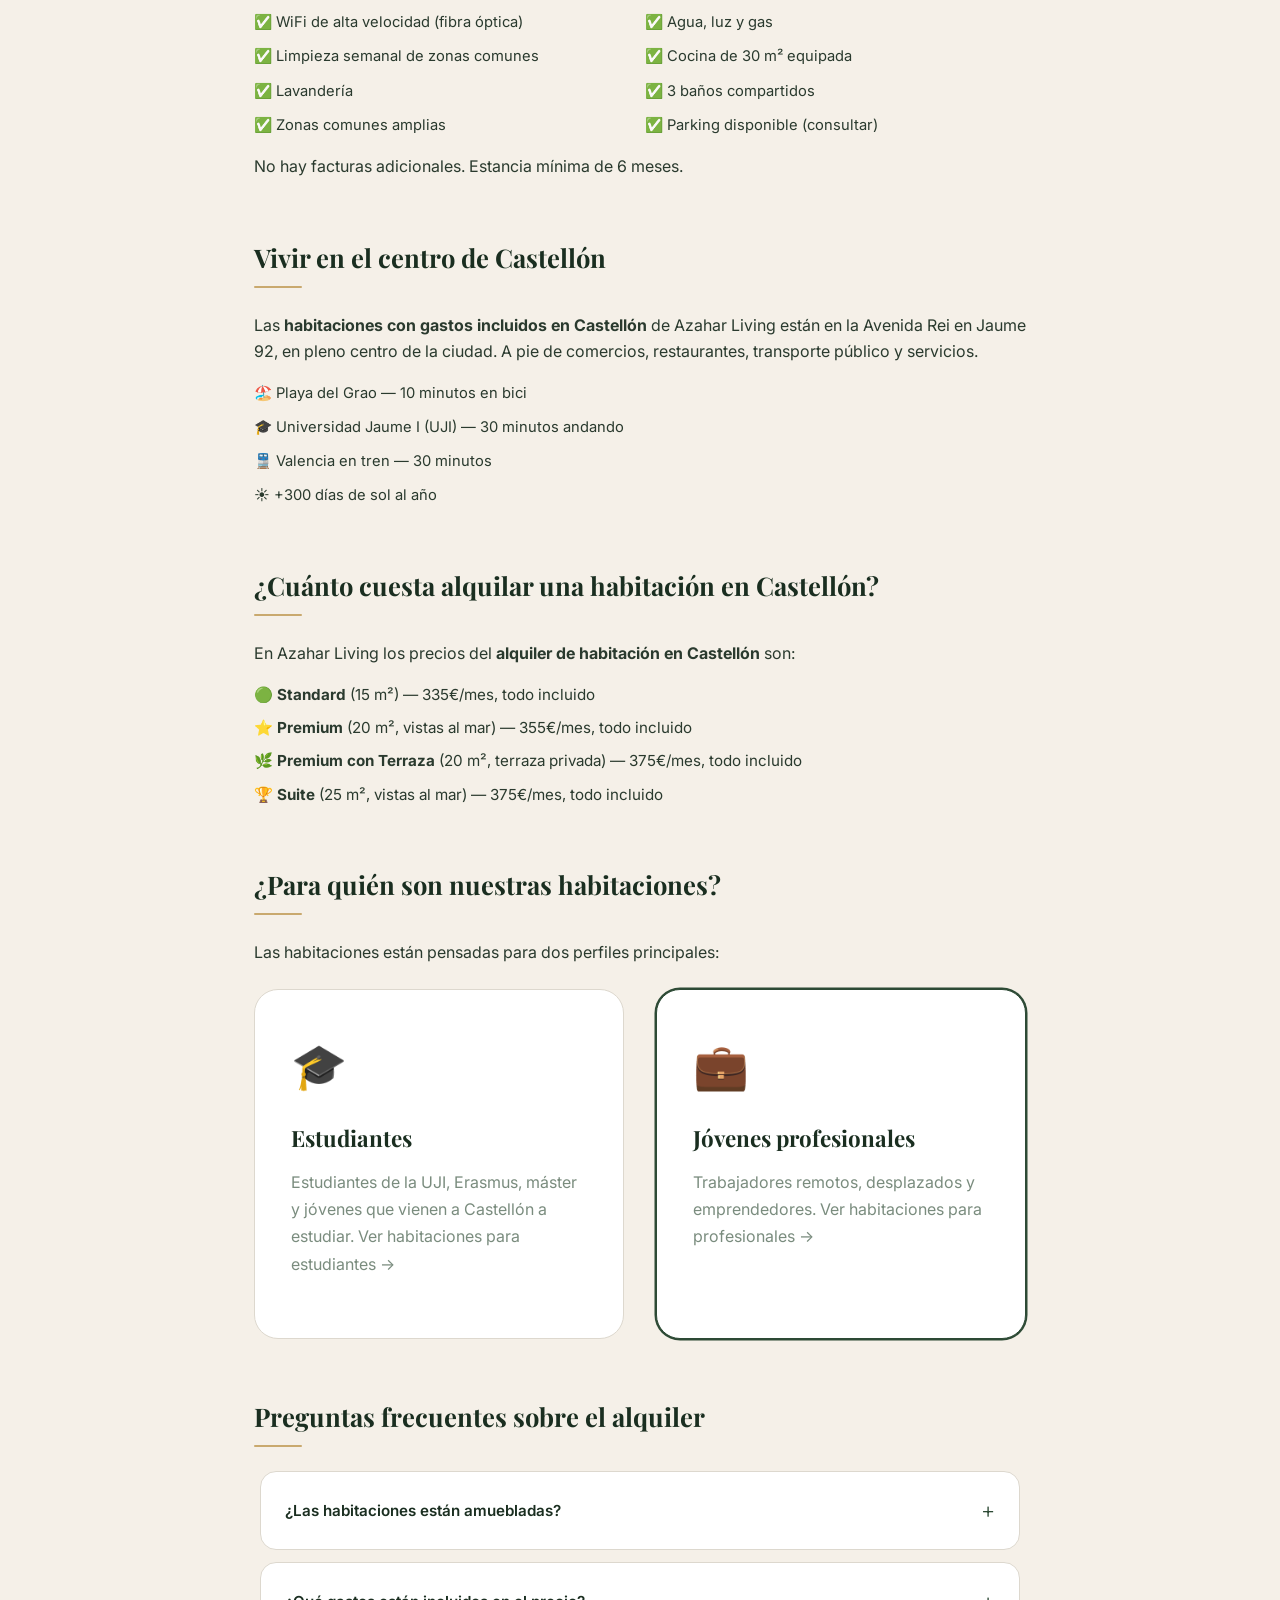
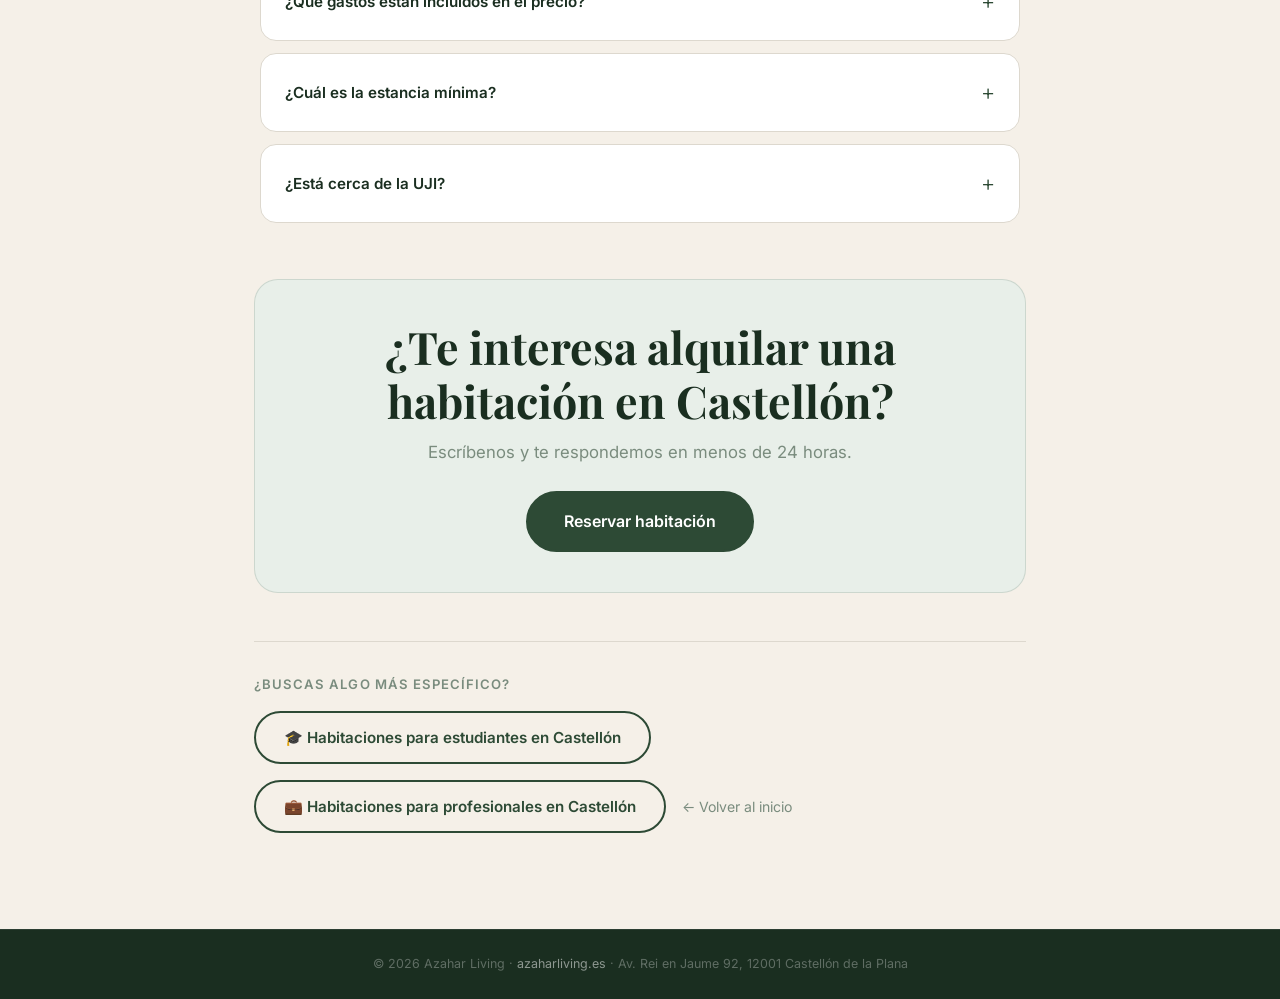
==== commit 9c99abf5: "UJI a 30 minutos andando / 10 en bici" ====
--- a/habitaciones-castellon/index.html
+++ b/habitaciones-castellon/index.html
@@ -137,7 +137,7 @@
       <p>Las <strong>habitaciones con gastos incluidos en Castellón</strong> de Azahar Living están en la Avenida Rei en Jaume 92, en pleno centro de la ciudad. A pie de comercios, restaurantes, transporte público y servicios.</p>
       <ul style="margin-top:16px;display:flex;flex-direction:column;gap:10px;list-style:none;">
         <li style="font-size:.92rem;color:var(--clr-text);">🏖️ Playa del Grao — 10 minutos en bici</li>
-        <li style="font-size:.92rem;color:var(--clr-text);">🎓 Universidad Jaume I (UJI) — 15 minutos en transporte público</li>
+        <li style="font-size:.92rem;color:var(--clr-text);">🎓 Universidad Jaume I (UJI) — 30 minutos andando</li>
         <li style="font-size:.92rem;color:var(--clr-text);">🚆 Valencia en tren — 30 minutos</li>
         <li style="font-size:.92rem;color:var(--clr-text);">☀️ +300 días de sol al año</li>
       </ul>
@@ -188,7 +188,7 @@
         </details>
         <details class="faq__item">
           <summary class="faq__question">¿Está cerca de la UJI?</summary>
-          <div class="faq__answer"><p>Sí, a unos 15 minutos en transporte público o bici desde el campus de la Universidad Jaume I.</p></div>
+          <div class="faq__answer"><p>Sí, a unos 30 minutos andando o bici desde el campus de la Universidad Jaume I.</p></div>
         </details>
       </div>
 
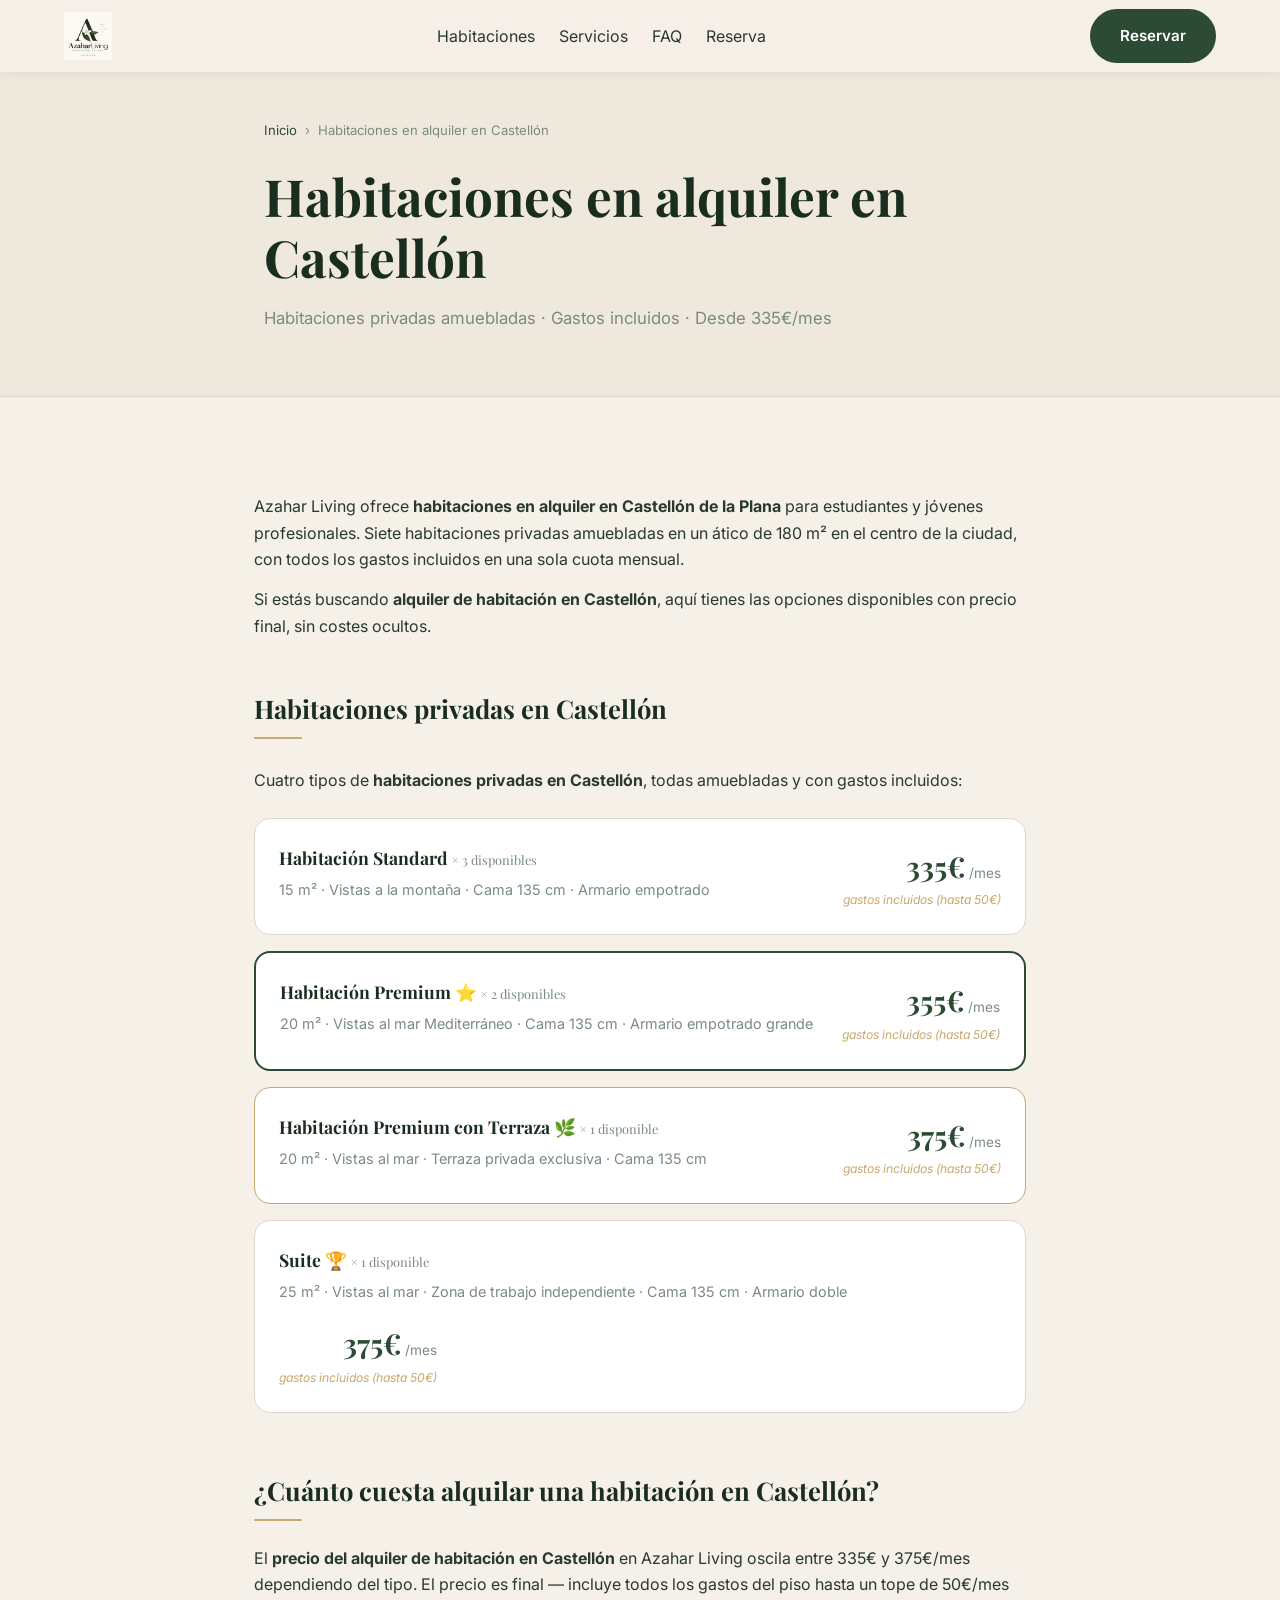
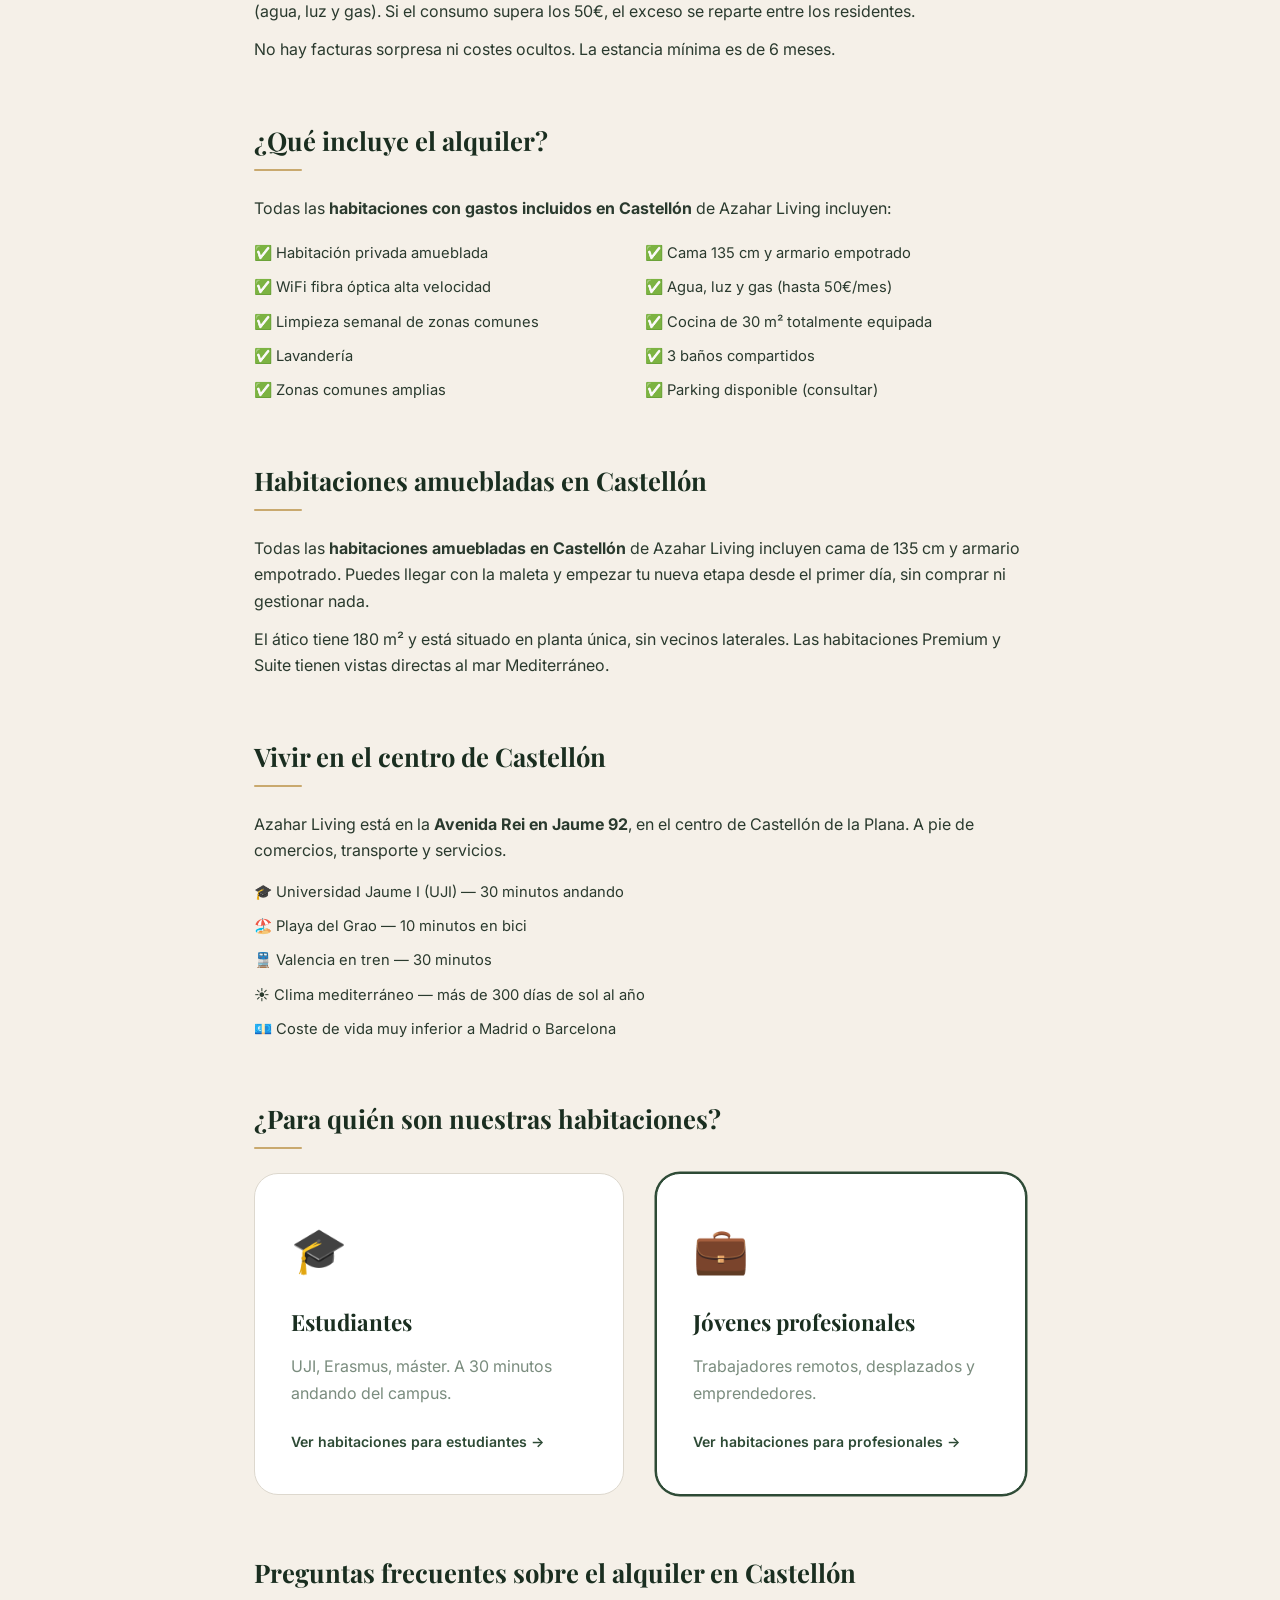
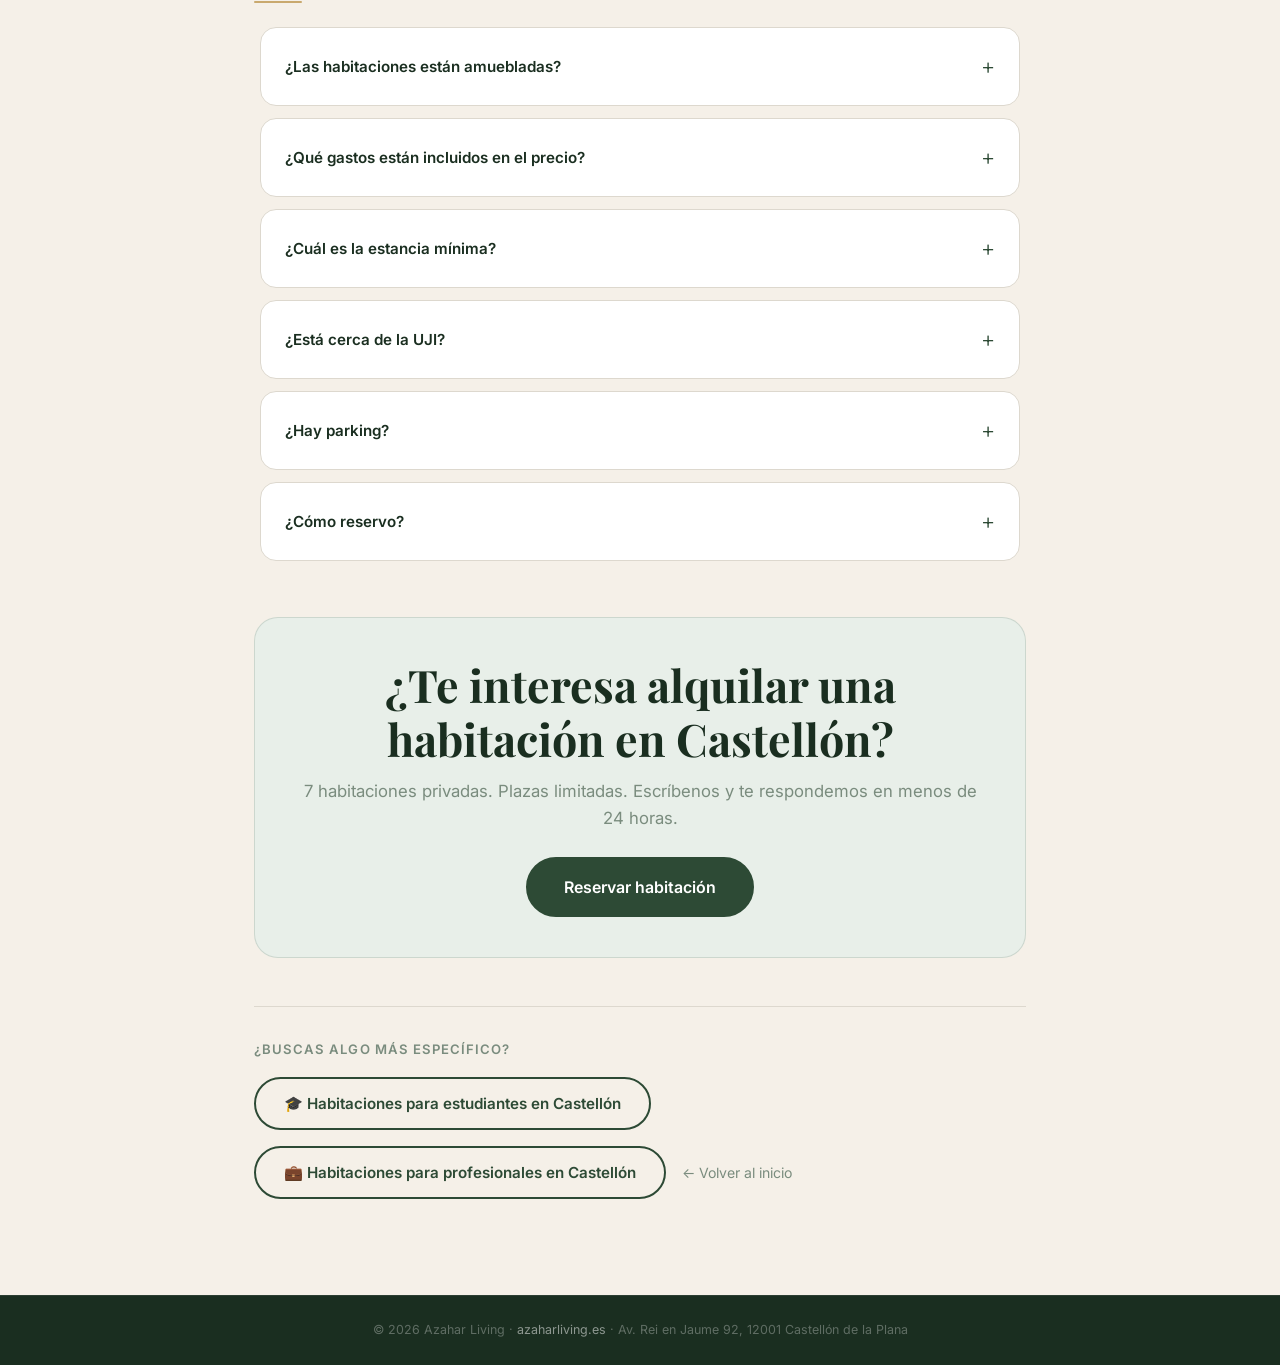
==== commit 2abd0a00: "Schema precios corregidos, FAQ con tope 50€, /habitaciones-castellon/ reescrita con identidad SEO pr" ====
--- a/habitaciones-castellon/index.html
+++ b/habitaciones-castellon/index.html
@@ -5,12 +5,12 @@
   <meta name="viewport" content="width=device-width, initial-scale=1.0" />
   <meta
     name="description"
-    content="Habitaciones en alquiler en Castellón de la Plana. Habitaciones privadas amuebladas desde 335€/mes con gastos incluidos: WiFi, agua, luz, gas y limpieza semanal."
+    content="Habitaciones en alquiler en Castellón de la Plana. Habitaciones privadas amuebladas con gastos incluidos desde 335€/mes. WiFi, cocina, limpieza semanal. Azahar Living."
   />
   <meta name="robots" content="index, follow" />
   <link rel="canonical" href="https://azaharliving.es/habitaciones-castellon/" />
   <meta property="og:title" content="Habitaciones en alquiler en Castellón | Azahar Living" />
-  <meta property="og:description" content="Habitaciones privadas en alquiler en Castellón de la Plana. Desde 335€/mes con todos los gastos incluidos." />
+  <meta property="og:description" content="Habitaciones privadas amuebladas en Castellón de la Plana desde 335€/mes. Gastos incluidos hasta 50€." />
   <meta property="og:url" content="https://azaharliving.es/habitaciones-castellon/" />
   <meta property="og:type" content="website" />
   <meta property="og:site_name" content="Azahar Living" />
@@ -19,13 +19,14 @@
   <link rel="preconnect" href="https://fonts.googleapis.com" />
   <link rel="preconnect" href="https://fonts.gstatic.com" crossorigin />
   <link href="https://fonts.googleapis.com/css2?family=Playfair+Display:wght@400;600;700&family=Inter:wght@300;400;500;600&display=swap" rel="stylesheet" />
+
   <script type="application/ld+json">
   {
     "@context": "https://schema.org",
     "@type": "WebPage",
     "@id": "https://azaharliving.es/habitaciones-castellon/",
     "name": "Habitaciones en alquiler en Castellón",
-    "description": "Habitaciones privadas en alquiler en Castellón de la Plana desde 335€/mes con gastos incluidos.",
+    "description": "Habitaciones privadas amuebladas en Castellón de la Plana desde 335€/mes con gastos incluidos.",
     "url": "https://azaharliving.es/habitaciones-castellon/",
     "isPartOf": { "@id": "https://azaharliving.es/#website" },
     "breadcrumb": {
@@ -33,6 +34,16 @@
       "itemListElement": [
         { "@type": "ListItem", "position": 1, "name": "Inicio", "item": "https://azaharliving.es" },
         { "@type": "ListItem", "position": 2, "name": "Habitaciones en alquiler en Castellón", "item": "https://azaharliving.es/habitaciones-castellon/" }
+      ]
+    },
+    "mainEntity": {
+      "@type": "ItemList",
+      "name": "Habitaciones en alquiler en Castellón — Azahar Living",
+      "itemListElement": [
+        { "@type": "ListItem", "position": 1, "item": { "@type": "Offer", "name": "Habitación Standard", "price": "335", "priceCurrency": "EUR", "availability": "https://schema.org/InStock" } },
+        { "@type": "ListItem", "position": 2, "item": { "@type": "Offer", "name": "Habitación Premium", "price": "355", "priceCurrency": "EUR", "availability": "https://schema.org/InStock" } },
+        { "@type": "ListItem", "position": 3, "item": { "@type": "Offer", "name": "Habitación Premium con Terraza", "price": "375", "priceCurrency": "EUR", "availability": "https://schema.org/InStock" } },
+        { "@type": "ListItem", "position": 4, "item": { "@type": "Offer", "name": "Suite", "price": "375", "priceCurrency": "EUR", "availability": "https://schema.org/InStock" } }
       ]
     }
   }
@@ -57,6 +68,7 @@
     </div>
   </header>
 
+  <!-- HERO -->
   <section class="subpage-hero">
     <div class="container subpage-hero__content">
       <nav class="breadcrumb" aria-label="Ruta de navegación">
@@ -65,7 +77,9 @@
       <h1 class="section__title" style="font-size:clamp(2rem,5vw,3.2rem);margin-bottom:16px;">
         Habitaciones en alquiler en Castellón
       </h1>
-      <p class="section__subtitle">Azahar Living · Av. Rei en Jaume 92 · Desde 335€/mes, gastos incluidos</p>
+      <p class="section__subtitle">
+        Habitaciones privadas amuebladas · Gastos incluidos · Desde 335€/mes
+      </p>
     </div>
   </section>
 
@@ -73,129 +87,159 @@
     <div class="container" style="max-width:820px;">
 
       <!-- Intro -->
-      <p>Azahar Living ofrece <strong>habitaciones en alquiler en Castellón de la Plana</strong> para estudiantes y jóvenes profesionales. El alojamiento está en un ático de 180 m² en pleno centro, con habitaciones privadas amuebladas, zonas comunes amplias y todos los gastos incluidos en una sola cuota mensual.</p>
-      <p style="margin-top:16px;">Si estás buscando <strong>alquilar una habitación en Castellón</strong>, estas son las opciones disponibles en Azahar Living:</p>
-
-      <!-- H2: Habitaciones -->
+      <p>Azahar Living ofrece <strong>habitaciones en alquiler en Castellón de la Plana</strong> para estudiantes y jóvenes profesionales. Siete habitaciones privadas amuebladas en un ático de 180 m² en el centro de la ciudad, con todos los gastos incluidos en una sola cuota mensual.</p>
+      <p style="margin-top:14px;">Si estás buscando <strong>alquiler de habitación en Castellón</strong>, aquí tienes las opciones disponibles con precio final, sin costes ocultos.</p>
+
+      <!-- H2: Tipos de habitaciones -->
       <h2 style="font-family:var(--font-serif);font-size:1.6rem;color:var(--clr-dark);margin:48px 0 8px;">Habitaciones privadas en Castellón</h2>
       <div class="gold-divider" style="margin-bottom:28px;"></div>
-
-      <div class="rooms__grid rooms__grid--2x2" style="max-width:100%;">
-        <article class="room-card">
-          <div class="room-card__body">
-            <h3 style="font-family:var(--font-serif);font-size:1.05rem;color:var(--clr-dark);margin-bottom:8px;">Habitación Standard</h3>
-            <p style="font-size:.85rem;color:var(--clr-text-muted);margin-bottom:10px;">15 m² · Vistas a la montaña · Cama 135 cm · Amueblada</p>
-            <div class="room-card__price"><span class="price__amount">335€</span><span class="price__period">/ mes</span><span class="price__extra">gastos incluidos</span></div>
-            <a href="/#contact" class="btn btn--outline btn--block" style="margin-top:12px;">Solicitar info</a>
-          </div>
-        </article>
-        <article class="room-card room-card--featured">
-          <div class="room-card__body">
-            <h3 style="font-family:var(--font-serif);font-size:1.05rem;color:var(--clr-dark);margin-bottom:8px;">Habitación Premium ⭐</h3>
-            <p style="font-size:.85rem;color:var(--clr-text-muted);margin-bottom:10px;">20 m² · Vistas al mar · Cama 135 cm · Amueblada</p>
-            <div class="room-card__price"><span class="price__amount">355€</span><span class="price__period">/ mes</span><span class="price__extra">gastos incluidos</span></div>
-            <a href="/#contact" class="btn btn--primary btn--block" style="margin-top:12px;">Solicitar info</a>
-          </div>
-        </article>
-        <article class="room-card">
-          <div class="room-card__body">
-            <h3 style="font-family:var(--font-serif);font-size:1.05rem;color:var(--clr-dark);margin-bottom:8px;">Habitación Premium con Terraza 🌿</h3>
-            <p style="font-size:.85rem;color:var(--clr-text-muted);margin-bottom:10px;">20 m² · Mar · Terraza privada · Cama 135 cm</p>
-            <div class="room-card__price"><span class="price__amount">375€</span><span class="price__period">/ mes</span><span class="price__extra">gastos incluidos</span></div>
-            <a href="/#contact" class="btn btn--outline btn--block" style="margin-top:12px;">Solicitar info</a>
-          </div>
-        </article>
-        <article class="room-card">
-          <div class="room-card__body">
-            <h3 style="font-family:var(--font-serif);font-size:1.05rem;color:var(--clr-dark);margin-bottom:8px;">Suite 🏆</h3>
-            <p style="font-size:.85rem;color:var(--clr-text-muted);margin-bottom:10px;">25 m² · Vistas al mar · Zona de trabajo · Cama 135 cm</p>
-            <div class="room-card__price"><span class="price__amount">375€</span><span class="price__period">/ mes</span><span class="price__extra">gastos incluidos</span></div>
-            <a href="/#contact" class="btn btn--outline btn--block" style="margin-top:12px;">Solicitar info</a>
-          </div>
-        </article>
-      </div>
-
-      <!-- H2: ¿Qué incluye? -->
+      <p style="margin-bottom:24px;">Cuatro tipos de <strong>habitaciones privadas en Castellón</strong>, todas amuebladas y con gastos incluidos:</p>
+
+      <div style="display:flex;flex-direction:column;gap:16px;">
+
+        <div style="background:var(--clr-white);border:1px solid var(--clr-border);border-radius:var(--radius-md);padding:24px;display:flex;justify-content:space-between;align-items:flex-start;flex-wrap:wrap;gap:16px;">
+          <div>
+            <h3 style="font-family:var(--font-serif);font-size:1.1rem;color:var(--clr-dark);margin-bottom:6px;">Habitación Standard <span style="font-size:.8rem;font-weight:400;color:var(--clr-text-muted);">× 3 disponibles</span></h3>
+            <p style="font-size:.9rem;color:var(--clr-text-muted);">15 m² · Vistas a la montaña · Cama 135 cm · Armario empotrado</p>
+          </div>
+          <div style="text-align:right;flex-shrink:0;">
+            <span style="font-family:var(--font-serif);font-size:1.8rem;font-weight:700;color:var(--clr-primary);">335€</span>
+            <span style="font-size:.85rem;color:var(--clr-text-muted);">/mes</span>
+            <p style="font-size:.76rem;color:var(--clr-gold);font-style:italic;">gastos incluidos (hasta 50€)</p>
+          </div>
+        </div>
+
+        <div style="background:var(--clr-white);border:2px solid var(--clr-primary);border-radius:var(--radius-md);padding:24px;display:flex;justify-content:space-between;align-items:flex-start;flex-wrap:wrap;gap:16px;">
+          <div>
+            <h3 style="font-family:var(--font-serif);font-size:1.1rem;color:var(--clr-dark);margin-bottom:6px;">Habitación Premium ⭐ <span style="font-size:.8rem;font-weight:400;color:var(--clr-text-muted);">× 2 disponibles</span></h3>
+            <p style="font-size:.9rem;color:var(--clr-text-muted);">20 m² · Vistas al mar Mediterráneo · Cama 135 cm · Armario empotrado grande</p>
+          </div>
+          <div style="text-align:right;flex-shrink:0;">
+            <span style="font-family:var(--font-serif);font-size:1.8rem;font-weight:700;color:var(--clr-primary);">355€</span>
+            <span style="font-size:.85rem;color:var(--clr-text-muted);">/mes</span>
+            <p style="font-size:.76rem;color:var(--clr-gold);font-style:italic;">gastos incluidos (hasta 50€)</p>
+          </div>
+        </div>
+
+        <div style="background:var(--clr-white);border:1px solid var(--clr-gold);border-radius:var(--radius-md);padding:24px;display:flex;justify-content:space-between;align-items:flex-start;flex-wrap:wrap;gap:16px;">
+          <div>
+            <h3 style="font-family:var(--font-serif);font-size:1.1rem;color:var(--clr-dark);margin-bottom:6px;">Habitación Premium con Terraza 🌿 <span style="font-size:.8rem;font-weight:400;color:var(--clr-text-muted);">× 1 disponible</span></h3>
+            <p style="font-size:.9rem;color:var(--clr-text-muted);">20 m² · Vistas al mar · Terraza privada exclusiva · Cama 135 cm</p>
+          </div>
+          <div style="text-align:right;flex-shrink:0;">
+            <span style="font-family:var(--font-serif);font-size:1.8rem;font-weight:700;color:var(--clr-primary);">375€</span>
+            <span style="font-size:.85rem;color:var(--clr-text-muted);">/mes</span>
+            <p style="font-size:.76rem;color:var(--clr-gold);font-style:italic;">gastos incluidos (hasta 50€)</p>
+          </div>
+        </div>
+
+        <div style="background:var(--clr-white);border:1px solid var(--clr-border);border-radius:var(--radius-md);padding:24px;display:flex;justify-content:space-between;align-items:flex-start;flex-wrap:wrap;gap:16px;">
+          <div>
+            <h3 style="font-family:var(--font-serif);font-size:1.1rem;color:var(--clr-dark);margin-bottom:6px;">Suite 🏆 <span style="font-size:.8rem;font-weight:400;color:var(--clr-text-muted);">× 1 disponible</span></h3>
+            <p style="font-size:.9rem;color:var(--clr-text-muted);">25 m² · Vistas al mar · Zona de trabajo independiente · Cama 135 cm · Armario doble</p>
+          </div>
+          <div style="text-align:right;flex-shrink:0;">
+            <span style="font-family:var(--font-serif);font-size:1.8rem;font-weight:700;color:var(--clr-primary);">375€</span>
+            <span style="font-size:.85rem;color:var(--clr-text-muted);">/mes</span>
+            <p style="font-size:.76rem;color:var(--clr-gold);font-style:italic;">gastos incluidos (hasta 50€)</p>
+          </div>
+        </div>
+
+      </div>
+
+      <!-- H2: Precios -->
+      <h2 style="font-family:var(--font-serif);font-size:1.6rem;color:var(--clr-dark);margin:56px 0 8px;">¿Cuánto cuesta alquilar una habitación en Castellón?</h2>
+      <div class="gold-divider" style="margin-bottom:24px;"></div>
+      <p>El <strong>precio del alquiler de habitación en Castellón</strong> en Azahar Living oscila entre 335€ y 375€/mes dependiendo del tipo. El precio es final — incluye todos los gastos del piso hasta un tope de 50€/mes (agua, luz y gas). Si el consumo supera los 50€, el exceso se reparte entre los residentes.</p>
+      <p style="margin-top:12px;">No hay facturas sorpresa ni costes ocultos. La estancia mínima es de 6 meses.</p>
+
+      <!-- H2: Qué incluye -->
       <h2 style="font-family:var(--font-serif);font-size:1.6rem;color:var(--clr-dark);margin:56px 0 8px;">¿Qué incluye el alquiler?</h2>
       <div class="gold-divider" style="margin-bottom:24px;"></div>
-      <p style="margin-bottom:20px;">El precio del alquiler de la <strong>habitación amueblada en Castellón</strong> incluye todos los gastos del piso en una sola cuota mensual:</p>
-      <ul style="display:grid;grid-template-columns:1fr 1fr;gap:10px;list-style:none;margin-bottom:16px;">
-        <li style="font-size:.92rem;color:var(--clr-text);">✅ WiFi de alta velocidad (fibra óptica)</li>
-        <li style="font-size:.92rem;color:var(--clr-text);">✅ Agua, luz y gas</li>
+      <p style="margin-bottom:20px;">Todas las <strong>habitaciones con gastos incluidos en Castellón</strong> de Azahar Living incluyen:</p>
+      <ul style="display:grid;grid-template-columns:1fr 1fr;gap:10px;list-style:none;">
+        <li style="font-size:.92rem;color:var(--clr-text);">✅ Habitación privada amueblada</li>
+        <li style="font-size:.92rem;color:var(--clr-text);">✅ Cama 135 cm y armario empotrado</li>
+        <li style="font-size:.92rem;color:var(--clr-text);">✅ WiFi fibra óptica alta velocidad</li>
+        <li style="font-size:.92rem;color:var(--clr-text);">✅ Agua, luz y gas (hasta 50€/mes)</li>
         <li style="font-size:.92rem;color:var(--clr-text);">✅ Limpieza semanal de zonas comunes</li>
-        <li style="font-size:.92rem;color:var(--clr-text);">✅ Cocina de 30 m² equipada</li>
+        <li style="font-size:.92rem;color:var(--clr-text);">✅ Cocina de 30 m² totalmente equipada</li>
         <li style="font-size:.92rem;color:var(--clr-text);">✅ Lavandería</li>
         <li style="font-size:.92rem;color:var(--clr-text);">✅ 3 baños compartidos</li>
         <li style="font-size:.92rem;color:var(--clr-text);">✅ Zonas comunes amplias</li>
         <li style="font-size:.92rem;color:var(--clr-text);">✅ Parking disponible (consultar)</li>
       </ul>
-      <p>No hay facturas adicionales. Estancia mínima de 6 meses.</p>
-
-      <!-- H2: Vivir en el centro -->
+
+      <!-- H2: Habitaciones amuebladas -->
+      <h2 style="font-family:var(--font-serif);font-size:1.6rem;color:var(--clr-dark);margin:56px 0 8px;">Habitaciones amuebladas en Castellón</h2>
+      <div class="gold-divider" style="margin-bottom:24px;"></div>
+      <p>Todas las <strong>habitaciones amuebladas en Castellón</strong> de Azahar Living incluyen cama de 135 cm y armario empotrado. Puedes llegar con la maleta y empezar tu nueva etapa desde el primer día, sin comprar ni gestionar nada.</p>
+      <p style="margin-top:12px;">El ático tiene 180 m² y está situado en planta única, sin vecinos laterales. Las habitaciones Premium y Suite tienen vistas directas al mar Mediterráneo.</p>
+
+      <!-- H2: Vivir en Castellón -->
       <h2 style="font-family:var(--font-serif);font-size:1.6rem;color:var(--clr-dark);margin:56px 0 8px;">Vivir en el centro de Castellón</h2>
       <div class="gold-divider" style="margin-bottom:24px;"></div>
-      <p>Las <strong>habitaciones con gastos incluidos en Castellón</strong> de Azahar Living están en la Avenida Rei en Jaume 92, en pleno centro de la ciudad. A pie de comercios, restaurantes, transporte público y servicios.</p>
+      <p>Azahar Living está en la <strong>Avenida Rei en Jaume 92</strong>, en el centro de Castellón de la Plana. A pie de comercios, transporte y servicios.</p>
       <ul style="margin-top:16px;display:flex;flex-direction:column;gap:10px;list-style:none;">
-        <li style="font-size:.92rem;color:var(--clr-text);">🏖️ Playa del Grao — 10 minutos en bici</li>
-        <li style="font-size:.92rem;color:var(--clr-text);">🎓 Universidad Jaume I (UJI) — 30 minutos andando</li>
-        <li style="font-size:.92rem;color:var(--clr-text);">🚆 Valencia en tren — 30 minutos</li>
-        <li style="font-size:.92rem;color:var(--clr-text);">☀️ +300 días de sol al año</li>
+        <li style="font-size:.92rem;">🎓 Universidad Jaume I (UJI) — 30 minutos andando</li>
+        <li style="font-size:.92rem;">🏖️ Playa del Grao — 10 minutos en bici</li>
+        <li style="font-size:.92rem;">🚆 Valencia en tren — 30 minutos</li>
+        <li style="font-size:.92rem;">☀️ Clima mediterráneo — más de 300 días de sol al año</li>
+        <li style="font-size:.92rem;">💶 Coste de vida muy inferior a Madrid o Barcelona</li>
       </ul>
 
-      <!-- H2: ¿Cuánto cuesta? -->
-      <h2 style="font-family:var(--font-serif);font-size:1.6rem;color:var(--clr-dark);margin:56px 0 8px;">¿Cuánto cuesta alquilar una habitación en Castellón?</h2>
-      <div class="gold-divider" style="margin-bottom:24px;"></div>
-      <p>En Azahar Living los precios del <strong>alquiler de habitación en Castellón</strong> son:</p>
-      <ul style="margin-top:16px;display:flex;flex-direction:column;gap:8px;list-style:none;">
-        <li style="font-size:.95rem;color:var(--clr-text);">🟢 <strong>Standard</strong> (15 m²) — 335€/mes, todo incluido</li>
-        <li style="font-size:.95rem;color:var(--clr-text);">⭐ <strong>Premium</strong> (20 m², vistas al mar) — 355€/mes, todo incluido</li>
-        <li style="font-size:.95rem;color:var(--clr-text);">🌿 <strong>Premium con Terraza</strong> (20 m², terraza privada) — 375€/mes, todo incluido</li>
-        <li style="font-size:.95rem;color:var(--clr-text);">🏆 <strong>Suite</strong> (25 m², vistas al mar) — 375€/mes, todo incluido</li>
-      </ul>
-
-      <!-- H2: ¿Para quién? -->
+      <!-- H2: Para quién -->
       <h2 style="font-family:var(--font-serif);font-size:1.6rem;color:var(--clr-dark);margin:56px 0 8px;">¿Para quién son nuestras habitaciones?</h2>
       <div class="gold-divider" style="margin-bottom:24px;"></div>
-      <p>Las habitaciones están pensadas para dos perfiles principales:</p>
-      <div class="forwhom__grid" style="margin-top:24px;">
+      <div class="forwhom__grid">
         <div class="forwhom-card">
           <div class="forwhom-card__icon">🎓</div>
           <h3>Estudiantes</h3>
-          <p>Estudiantes de la UJI, Erasmus, máster y jóvenes que vienen a Castellón a estudiar. <a href="/habitaciones-estudiantes-castellon/">Ver habitaciones para estudiantes →</a></p>
+          <p>UJI, Erasmus, máster. A 30 minutos andando del campus.</p>
+          <a href="/habitaciones-estudiantes-castellon/" style="font-size:.88rem;color:var(--clr-primary);font-weight:600;">Ver habitaciones para estudiantes →</a>
         </div>
         <div class="forwhom-card forwhom-card--pro">
           <div class="forwhom-card__icon">💼</div>
           <h3>Jóvenes profesionales</h3>
-          <p>Trabajadores remotos, desplazados y emprendedores. <a href="/habitaciones-profesionales-castellon/">Ver habitaciones para profesionales →</a></p>
+          <p>Trabajadores remotos, desplazados y emprendedores.</p>
+          <a href="/habitaciones-profesionales-castellon/" style="font-size:.88rem;color:var(--clr-primary);font-weight:600;">Ver habitaciones para profesionales →</a>
         </div>
       </div>
 
       <!-- H2: FAQ -->
-      <h2 style="font-family:var(--font-serif);font-size:1.6rem;color:var(--clr-dark);margin:56px 0 8px;">Preguntas frecuentes sobre el alquiler</h2>
+      <h2 style="font-family:var(--font-serif);font-size:1.6rem;color:var(--clr-dark);margin:56px 0 8px;" id="faq">Preguntas frecuentes sobre el alquiler en Castellón</h2>
       <div class="gold-divider" style="margin-bottom:24px;"></div>
       <div class="faq__list">
         <details class="faq__item">
           <summary class="faq__question">¿Las habitaciones están amuebladas?</summary>
-          <div class="faq__answer"><p>Sí. Todas las habitaciones incluyen cama de 135 cm, armario empotrado y el mobiliario necesario para instalarte desde el primer día.</p></div>
+          <div class="faq__answer"><p>Sí. Todas incluyen cama de 135 cm y armario empotrado. Puedes instalarte desde el primer día sin comprar nada.</p></div>
         </details>
         <details class="faq__item">
           <summary class="faq__question">¿Qué gastos están incluidos en el precio?</summary>
-          <div class="faq__answer"><p>WiFi, agua, luz, gas y limpieza semanal de zonas comunes. Un solo pago al mes, sin facturas extra.</p></div>
+          <div class="faq__answer"><p>WiFi, agua, luz y gas (hasta 50€/mes de tope), limpieza semanal de zonas comunes, cocina equipada y lavandería. Un solo pago al mes. Si el consumo de suministros supera los 50€, el exceso se reparte entre los residentes.</p></div>
         </details>
         <details class="faq__item">
           <summary class="faq__question">¿Cuál es la estancia mínima?</summary>
-          <div class="faq__answer"><p>6 meses. Ideal para un curso académico o una temporada de trabajo.</p></div>
+          <div class="faq__answer"><p>6 meses. Ideal para un curso académico completo o una temporada de trabajo.</p></div>
         </details>
         <details class="faq__item">
           <summary class="faq__question">¿Está cerca de la UJI?</summary>
-          <div class="faq__answer"><p>Sí, a unos 30 minutos andando o bici desde el campus de la Universidad Jaume I.</p></div>
+          <div class="faq__answer"><p>El piso está en el centro de Castellón, a 30 minutos andando del campus de la Universidad Jaume I.</p></div>
+        </details>
+        <details class="faq__item">
+          <summary class="faq__question">¿Hay parking?</summary>
+          <div class="faq__answer"><p>Sí, con coste adicional. Consúltanos disponibilidad al contactar.</p></div>
+        </details>
+        <details class="faq__item">
+          <summary class="faq__question">¿Cómo reservo?</summary>
+          <div class="faq__answer"><p>Escríbenos a azaharliving@gmail.com o rellena el <a href="/#contact">formulario de contacto</a>. Te respondemos en menos de 24 horas.</p></div>
         </details>
       </div>
 
       <!-- CTA -->
       <div style="text-align:center;margin-top:56px;padding:40px;background:var(--clr-primary-lt);border-radius:var(--radius-lg);border:1px solid rgba(45,74,53,.15);">
         <h2 class="section__title" style="margin-bottom:12px;">¿Te interesa alquilar una habitación en Castellón?</h2>
-        <p class="section__subtitle" style="margin-bottom:24px;">Escríbenos y te respondemos en menos de 24 horas.</p>
+        <p class="section__subtitle" style="margin-bottom:24px;">7 habitaciones privadas. Plazas limitadas. Escríbenos y te respondemos en menos de 24 horas.</p>
         <a href="/#contact" class="btn btn--primary btn--lg">Reservar habitación</a>
       </div>
 
